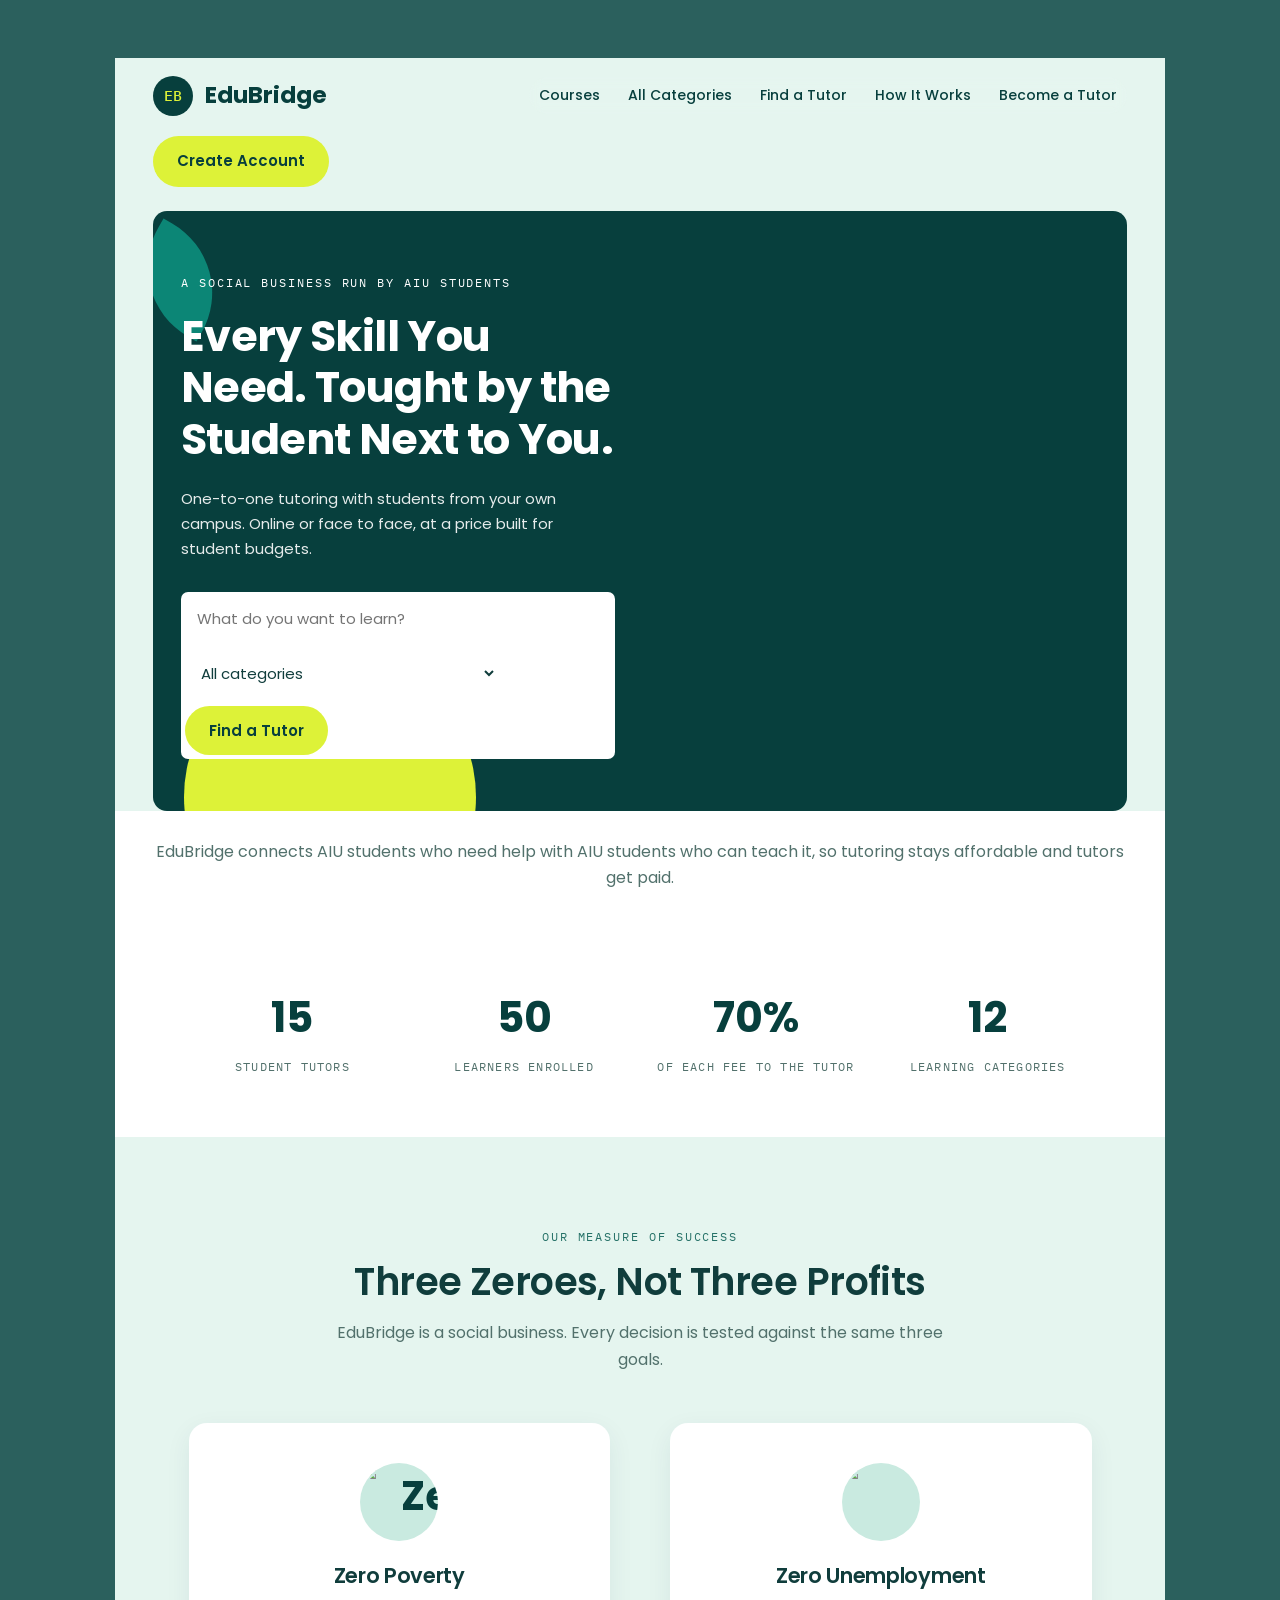
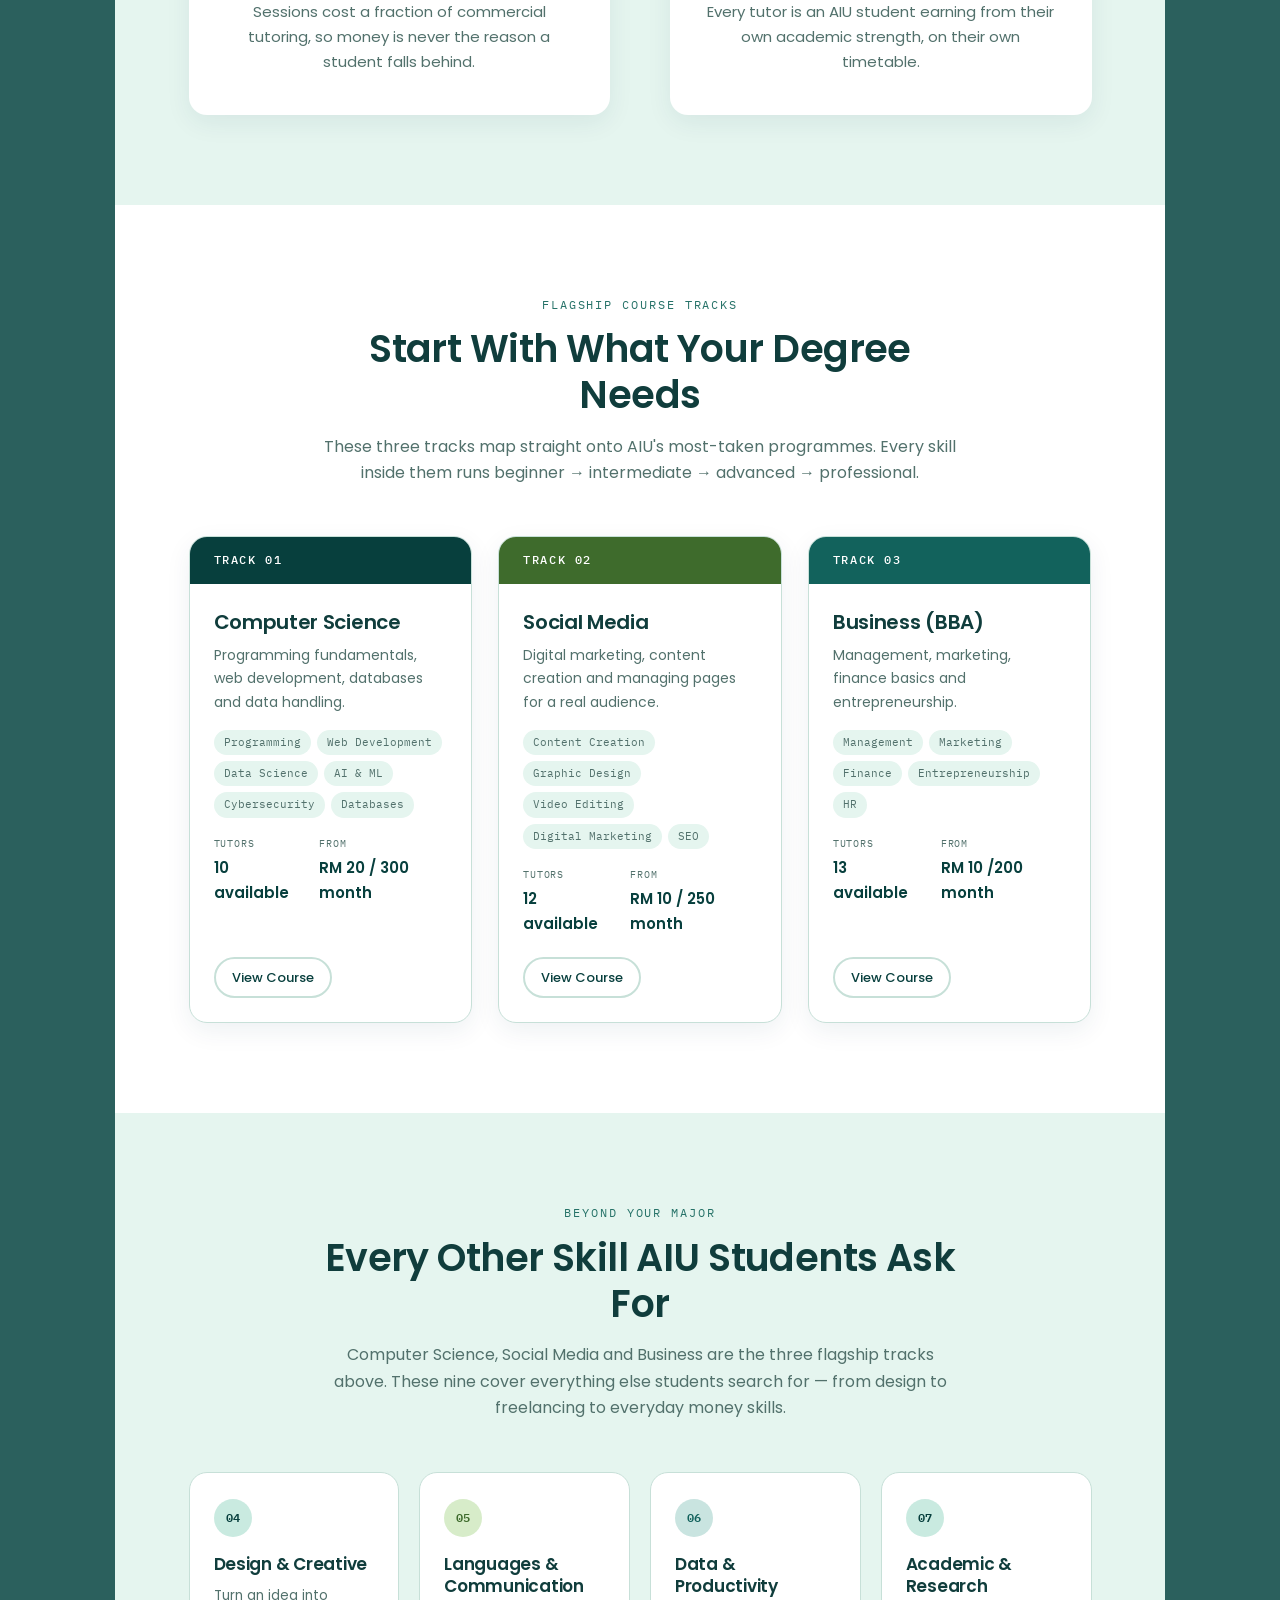
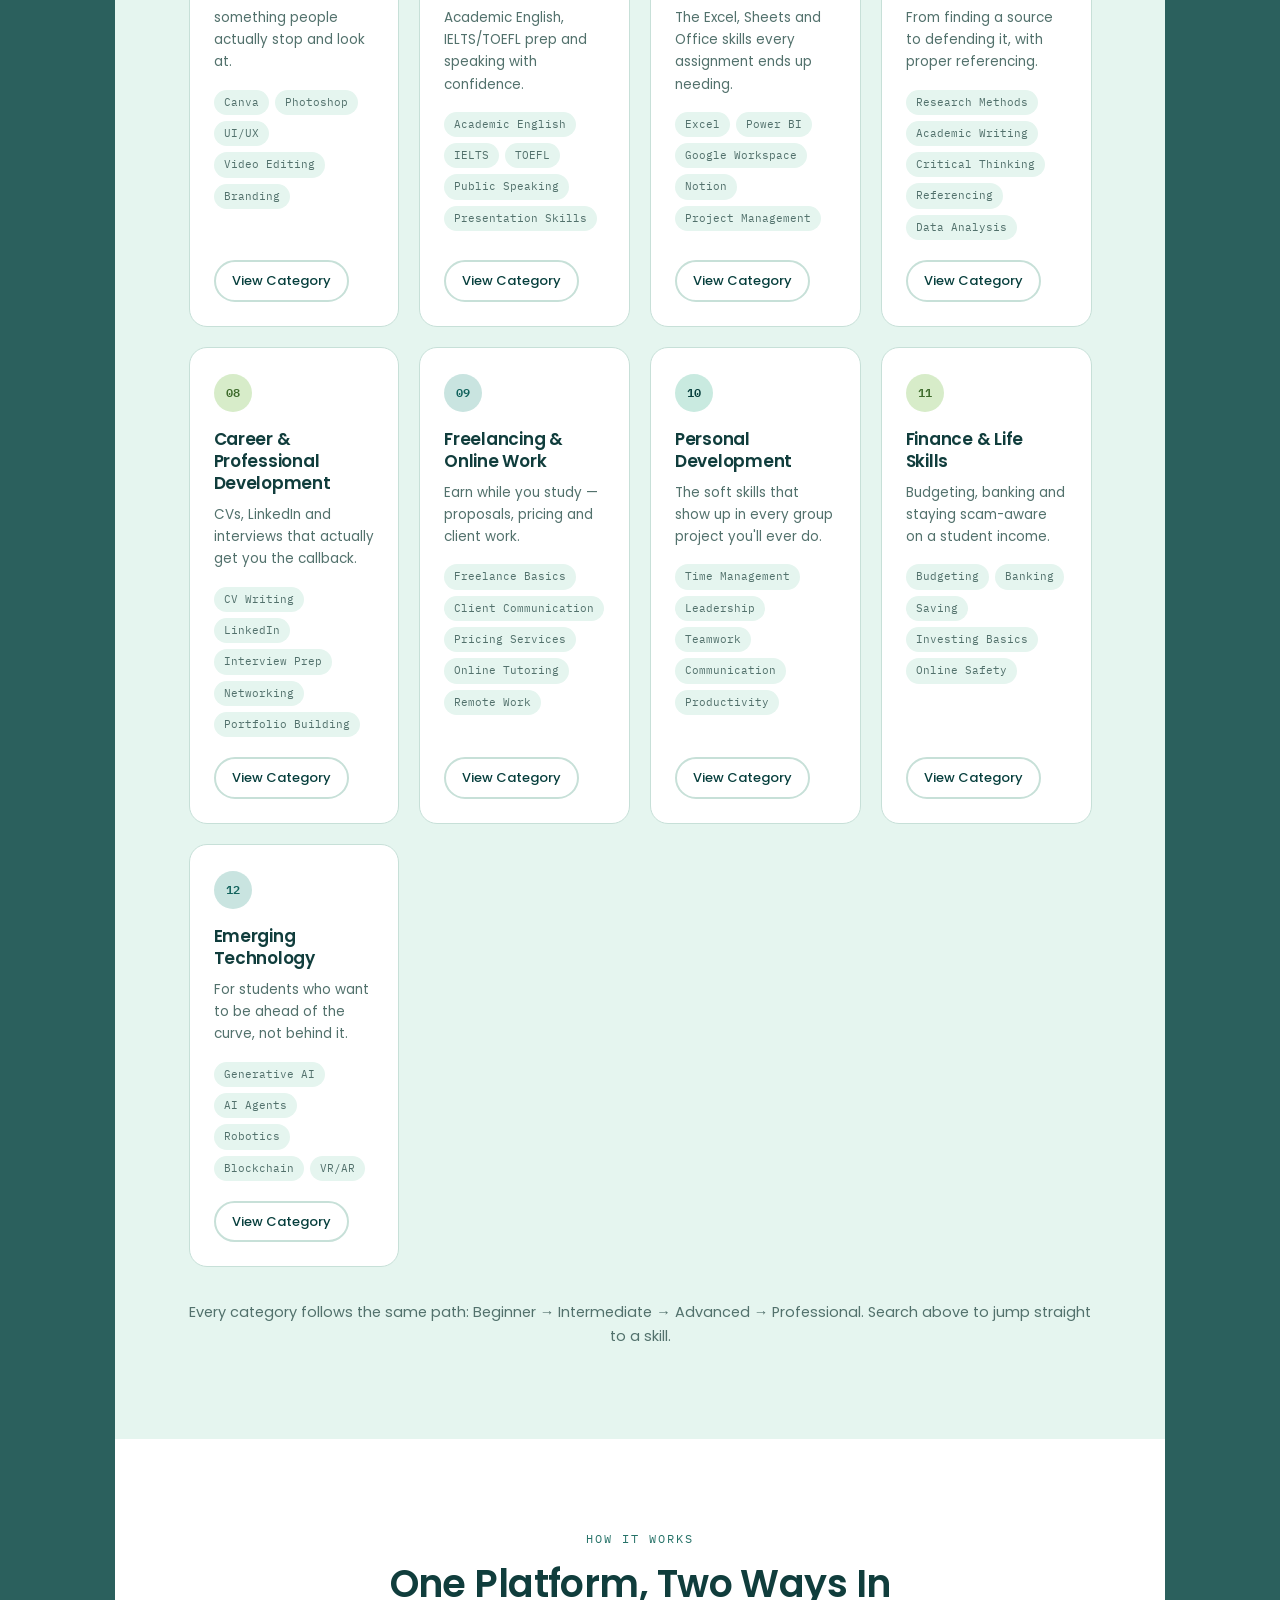
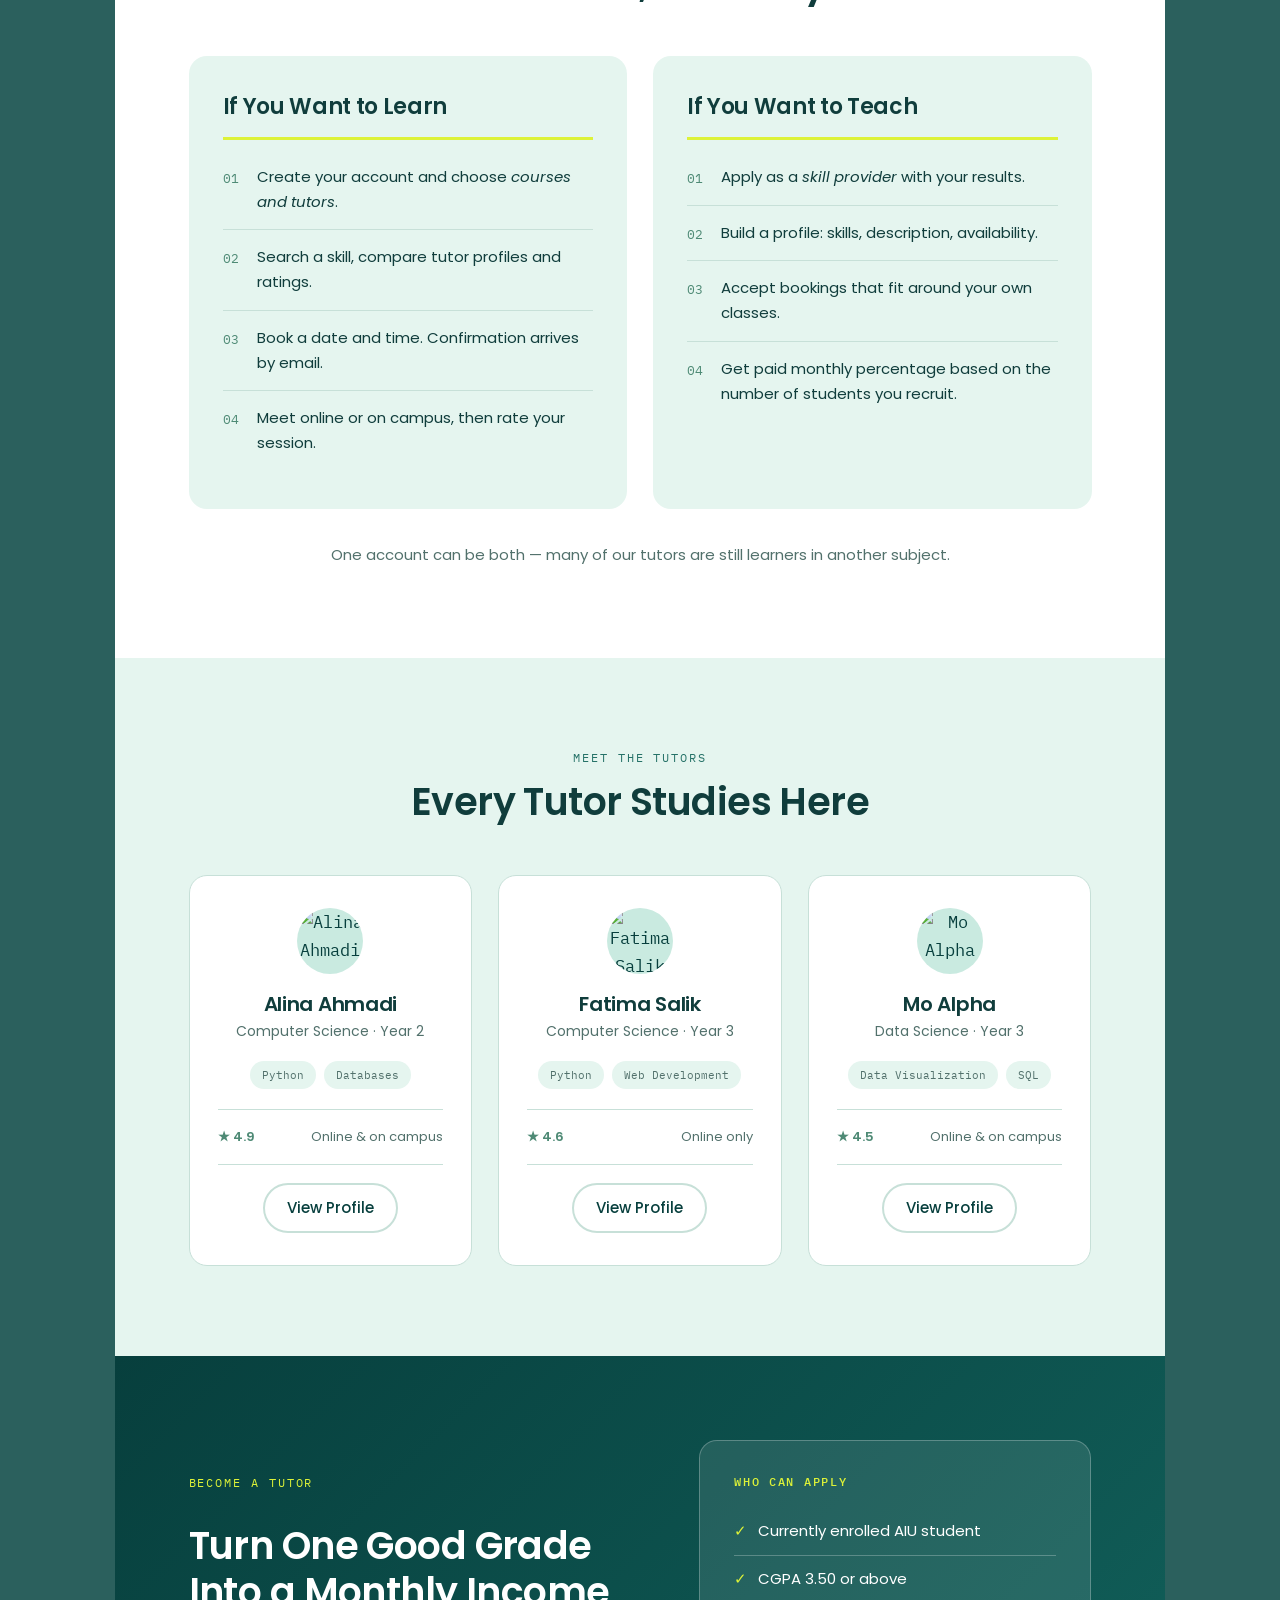
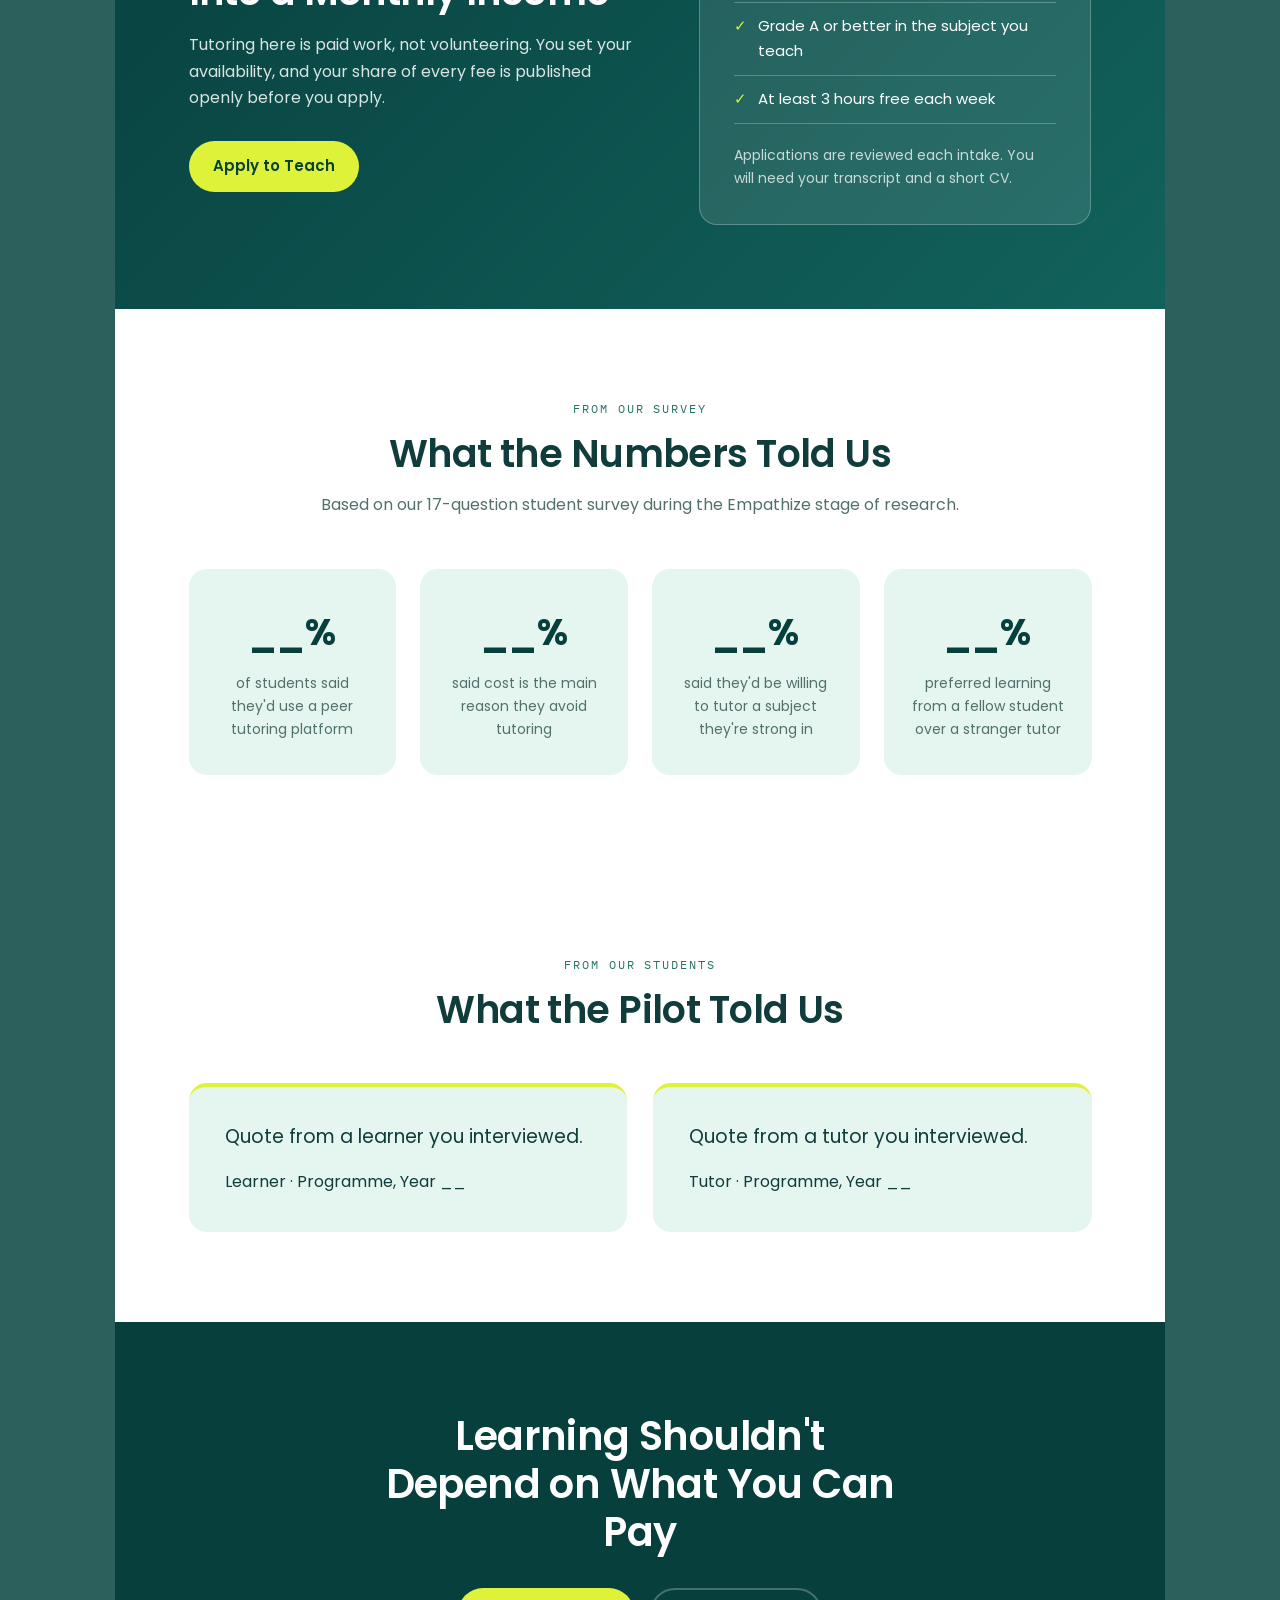
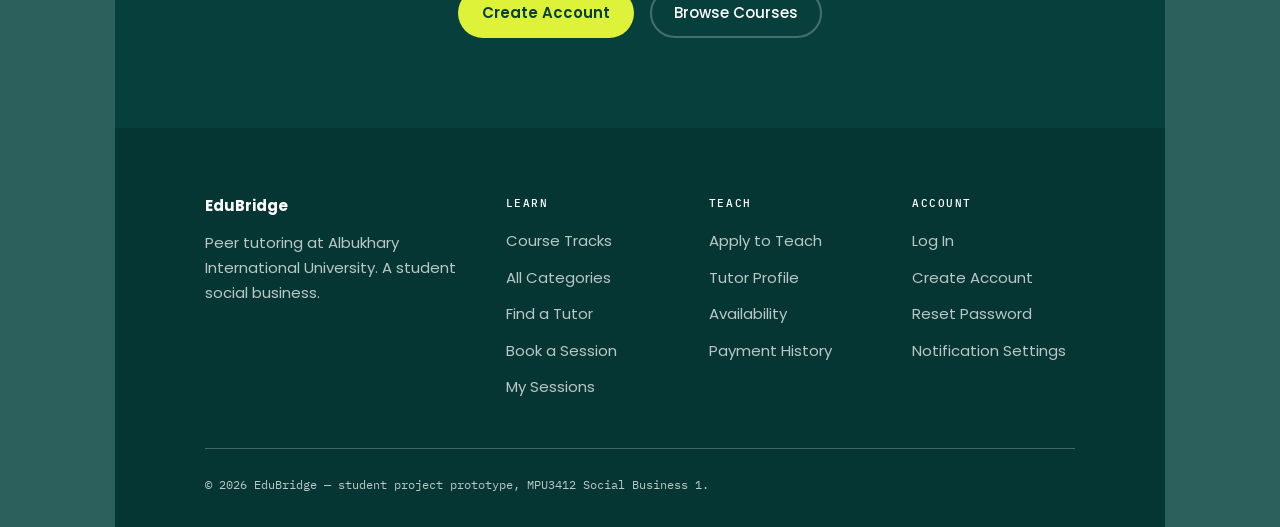
==== index.html @ e5bcabfb "Add files via upload website" ====
<!DOCTYPE html>
<html lang="en">

<head>
    <meta charset="UTF-8">
    <meta name="viewport" content="width=device-width, initial-scale=1.0">

    <title>EduBridge, Peer tutoring, run by students, priced for students</title>

    <link rel="preconnect" href="https://fonts.googleapis.com">
    <link rel="preconnect" href="https://fonts.gstatic.com" crossorigin>
    <link href="https://fonts.googleapis.com/css2?family=Poppins:wght@400;500;600;700&family=IBM+Plex+Mono:wght@400;500&display=swap" rel="stylesheet">

    <link rel="stylesheet" href="style.css">
</head>

<body>

    <!-- =========== HERO (photo background + floating nav) =========== -->
    <div class="hero-wrap">

        <header class="site-header">

            <a class="wordmark" href="#">
                <span class="mark">EB</span>
                EduBridge
            </a>

            <nav class="main-nav">
                <a href="pages/courses.html">Courses</a>
                <a href="#categories">All Categories</a>
                <a href="#tutors">Find a Tutor</a>
                <a href="#how">How It Works</a>
                <a href="#teach">Become a Tutor</a>
            </nav>

            <a class="btn btn-accent" href="pages/signup.html">Create Account</a>

        </header>

        <section class="hero">
            <div class="hero-inner">

                <p class="hero-eyebrow">A social business run by AIU students</p>

                <h1>
                    Every Skill You Need.
                    Tought by the Student Next to You.
                </h1>

                <p class="hero-lead">
                    One-to-one tutoring with students from your own campus.
                    Online or face to face, at a price built for student budgets.
                </p>

                <!-- Skill search = Feature 4 (search &amp; filter) -->
                <div class="search-bar">
                    <label class="visually-hidden" for="skill">Skill or subject</label>
                    <input id="skill" type="text" placeholder="What do you want to learn?">

                    <label class="visually-hidden" for="category">Category</label>
                    <select id="category">
                        <option>All categories</option>
                        <option>Computer Science</option>
                        <option>Social Media</option>
                        <option>Business (BBA)</option>
                        <option>Design &amp; Creative</option>
                        <option>Languages &amp; Communication</option>
                        <option>Data &amp; Productivity</option>
                        <option>Academic &amp; Research</option>
                        <option>Career &amp; Professional Development</option>
                        <option>Freelancing &amp; Online Work</option>
                        <option>Personal Development</option>
                        <option>Finance &amp; Life Skills</option>
                        <option>Emerging Technology</option>
                    </select>

                    <button class="btn btn-accent" type="button">Find a Tutor</button>
                </div>

            </div>

            <div class="hero-visual">
                <div class="student-photo"></div>
            </div>

        </section>

        <!-- white bar under the photo, like the reference layout -->
        <p class="hero-strip">
            EduBridge connects AIU students who need help with AIU students who
            can teach it, so tutoring stays affordable and tutors get paid.
        </p>

    </div>


    <main>

        <!-- =========== STATS BAND =========== -->
        <!-- REPLACE every number with your own survey / pilot data.
             Cite the source in APA on the poster. -->
        <section class="stats">
            <div><strong>15</strong><span>Student Tutors</span></div>
            <div><strong>50</strong><span>Learners Enrolled</span></div>
            <div><strong>70%</strong><span>Of Each Fee to the Tutor</span></div>
            <div><strong>12</strong><span>Learning Categories</span></div>
        </section>


        <!-- =========== THE THREE ZEROES =========== -->
        <section class="zeroes">

            <div class="section-head centered">
                <p class="eyebrow">Our Measure of Success</p>
                <h2>Three Zeroes, Not Three Profits</h2>
                <p class="section-sub">
                    EduBridge is a social business. Every decision is tested
                    against the same three goals.
                </p>
            </div>

            <div class="zero-grid">

                <article class="zero-card">
                    <span class="zero-mark"><img src="images/zero-poverty-photo.jpeg" alt="Zero Poverty"></span>
                    <h3>Zero Poverty</h3>
                    <p>
                        Sessions cost a fraction of commercial tutoring, so
                        money is never the reason a student falls behind.
                    </p>
                </article>

                <article class="zero-card">
                    <span class="zero-mark"><img src="images/zero-unemployment-photo.jpeg" alt="Zero Unemployment"></span>
                    <h3>Zero Unemployment</h3>
                    <p>
                        Every tutor is an AIU student earning from their own
                        academic strength, on their own timetable.
                    </p>
                </article>



            </div>

        </section>


        <!-- =========== FLAGSHIP COURSE TRACKS =========== -->
        <section class="courses" id="courses">

            <div class="section-head centered">
                <p class="eyebrow">Flagship Course Tracks</p>
                <h2>Start With What Your Degree Needs</h2>
                <p class="section-sub">
                    These three tracks map straight onto AIU's most-taken
                    programmes. Every skill inside them runs beginner →
                    intermediate → advanced → professional.
                </p>
            </div>

            <div class="course-grid">

                <article class="course-card">
                    <div class="course-top">Track 01</div>
                    <div class="course-body">
                        <h3>Computer Science</h3>
                        <p>
                            Programming fundamentals, web development,
                            databases and data handling.
                        </p>
                        <ul class="course-tags">
                            <li>Programming</li>
                            <li>Web Development</li>
                            <li>Data Science</li>
                            <li>AI &amp; ML</li>
                            <li>Cybersecurity</li>
                            <li>Databases</li>
                        </ul>
                        <dl class="card-meta">
                            <div><dt>Tutors</dt><dd> 10 available</dd></div>
                            <div><dt>From</dt><dd>RM 20 / 300 month</dd></div>
                        </dl>
                        <a class="btn btn-outline" href="pages/course-details.html">
    View Course
</a>
                    </div>
                </article>

                <article class="course-card">
                    <div class="course-top alt">Track 02</div>
                    <div class="course-body">
                        <h3>Social Media</h3>
                        <p>
                            Digital marketing, content creation and managing
                            pages for a real audience.
                        </p>
                        <ul class="course-tags">
                            <li>Content Creation</li>
                            <li>Graphic Design</li>
                            <li>Video Editing</li>
                            <li>Digital Marketing</li>
                            <li>SEO</li>
                        </ul>
                        <dl class="card-meta">
                            <div><dt>Tutors</dt><dd> 12 available</dd></div>
                            <div><dt>From</dt><dd>RM 10 / 250 month</dd></div>
                        </dl>
                        <a class="btn btn-outline" href="#">View Course</a>
                    </div>
                </article>

                <article class="course-card">
                    <div class="course-top alt2">Track 03</div>
                    <div class="course-body">
                        <h3>Business (BBA)</h3>
                        <p>
                            Management, marketing, finance basics and
                            entrepreneurship.
                        </p>
                        <ul class="course-tags">
                            <li>Management</li>
                            <li>Marketing</li>
                            <li>Finance</li>
                            <li>Entrepreneurship</li>
                            <li>HR</li>
                        </ul>
                        <dl class="card-meta">
                            <div><dt>Tutors</dt><dd> 13 available</dd></div>
                            <div><dt>From</dt><dd>RM 10 /200 month</dd></div>
                        </dl>
                        <a class="btn btn-outline" href="#">View Course</a>
                    </div>
                </article>

            </div>

        </section>


        <!-- =========== ALL LEARNING CATEGORIES (the other 9) =========== -->
        <section class="categories" id="categories">

            <div class="section-head centered">
                <p class="eyebrow">Beyond Your Major</p>
                <h2>Every Other Skill AIU Students Ask For</h2>
                <p class="section-sub">
                    Computer Science, Social Media and Business are the three
                    flagship tracks above. These nine cover everything else
                    students search for — from design to freelancing to
                    everyday money skills.
                </p>
            </div>

            <div class="category-grid">

                <article class="category-card">
                    <span class="cat-num">04</span>
                    <h3>Design &amp; Creative</h3>
                    <p>Turn an idea into something people actually stop and look at.</p>
                    <ul class="cat-tags">
                        <li>Canva</li>
                        <li>Photoshop</li>
                        <li>UI/UX</li>
                        <li>Video Editing</li>
                        <li>Branding</li>
                    </ul>
                    <a class="btn btn-outline" href="#">View Category</a>
                </article>

                <article class="category-card">
                    <span class="cat-num">05</span>
                    <h3>Languages &amp; Communication</h3>
                    <p>Academic English, IELTS/TOEFL prep and speaking with confidence.</p>
                    <ul class="cat-tags">
                        <li>Academic English</li>
                        <li>IELTS</li>
                        <li>TOEFL</li>
                        <li>Public Speaking</li>
                        <li>Presentation Skills</li>
                    </ul>
                    <a class="btn btn-outline" href="#">View Category</a>
                </article>

                <article class="category-card">
                    <span class="cat-num">06</span>
                    <h3>Data &amp; Productivity</h3>
                    <p>The Excel, Sheets and Office skills every assignment ends up needing.</p>
                    <ul class="cat-tags">
                        <li>Excel</li>
                        <li>Power BI</li>
                        <li>Google Workspace</li>
                        <li>Notion</li>
                        <li>Project Management</li>
                    </ul>
                    <a class="btn btn-outline" href="#">View Category</a>
                </article>

                <article class="category-card">
                    <span class="cat-num">07</span>
                    <h3>Academic &amp; Research</h3>
                    <p>From finding a source to defending it, with proper referencing.</p>
                    <ul class="cat-tags">
                        <li>Research Methods</li>
                        <li>Academic Writing</li>
                        <li>Critical Thinking</li>
                        <li>Referencing</li>
                        <li>Data Analysis</li>
                    </ul>
                    <a class="btn btn-outline" href="#">View Category</a>
                </article>

                <article class="category-card">
                    <span class="cat-num">08</span>
                    <h3>Career &amp; Professional Development</h3>
                    <p>CVs, LinkedIn and interviews that actually get you the callback.</p>
                    <ul class="cat-tags">
                        <li>CV Writing</li>
                        <li>LinkedIn</li>
                        <li>Interview Prep</li>
                        <li>Networking</li>
                        <li>Portfolio Building</li>
                    </ul>
                    <a class="btn btn-outline" href="#">View Category</a>
                </article>

                <article class="category-card">
                    <span class="cat-num">09</span>
                    <h3>Freelancing &amp; Online Work</h3>
                    <p>Earn while you study — proposals, pricing and client work.</p>
                    <ul class="cat-tags">
                        <li>Freelance Basics</li>
                        <li>Client Communication</li>
                        <li>Pricing Services</li>
                        <li>Online Tutoring</li>
                        <li>Remote Work</li>
                    </ul>
                    <a class="btn btn-outline" href="#">View Category</a>
                </article>

                <article class="category-card">
                    <span class="cat-num">10</span>
                    <h3>Personal Development</h3>
                    <p>The soft skills that show up in every group project you'll ever do.</p>
                    <ul class="cat-tags">
                        <li>Time Management</li>
                        <li>Leadership</li>
                        <li>Teamwork</li>
                        <li>Communication</li>
                        <li>Productivity</li>
                    </ul>
                    <a class="btn btn-outline" href="#">View Category</a>
                </article>

                <article class="category-card">
                    <span class="cat-num">11</span>
                    <h3>Finance &amp; Life Skills</h3>
                    <p>Budgeting, banking and staying scam-aware on a student income.</p>
                    <ul class="cat-tags">
                        <li>Budgeting</li>
                        <li>Banking</li>
                        <li>Saving</li>
                        <li>Investing Basics</li>
                        <li>Online Safety</li>
                    </ul>
                    <a class="btn btn-outline" href="#">View Category</a>
                </article>

                <article class="category-card">
                    <span class="cat-num">12</span>
                    <h3>Emerging Technology</h3>
                    <p>For students who want to be ahead of the curve, not behind it.</p>
                    <ul class="cat-tags">
                        <li>Generative AI</li>
                        <li>AI Agents</li>
                        <li>Robotics</li>
                        <li>Blockchain</li>
                        <li>VR/AR</li>
                    </ul>
                    <a class="btn btn-outline" href="#">View Category</a>
                </article>

            </div>

            <p class="categories-note">
                Every category follows the same path: Beginner → Intermediate →
                Advanced → Professional. Search above to jump straight to a skill.
            </p>

        </section>


        <!-- =========== HOW IT WORKS =========== -->
        <section class="how" id="how">

            <div class="section-head centered">
                <p class="eyebrow">How It Works</p>
                <h2>One Platform, Two Ways In</h2>
            </div>

            <div class="track-grid">

                <div class="track">
                    <h3 class="track-title">If You Want to Learn</h3>
                    <ol class="steps">
                        <li><span class="step-num">01</span>
                            <p>Create your account and choose <em>courses and tutors</em>.</p></li>
                        <li><span class="step-num">02</span>
                            <p>Search a skill, compare tutor profiles and ratings.</p></li>
                        <li><span class="step-num">03</span>
                            <p>Book a date and time. Confirmation arrives by email.</p></li>
                        <li><span class="step-num">04</span>
                            <p>Meet online or on campus, then rate your session.</p></li>
                    </ol>
                </div>

                <div class="track">
                    <h3 class="track-title">If You Want to Teach</h3>
                    <ol class="steps">
                        <li><span class="step-num">01</span>
                            <p>Apply as a <em>skill provider</em> with your results.</p></li>
                        <li><span class="step-num">02</span>
                            <p>Build a profile: skills, description, availability.</p></li>
                        <li><span class="step-num">03</span>
                            <p>Accept bookings that fit around your own classes.</p></li>
                        <li><span class="step-num">04</span>
                            <p>Get paid monthly percentage based on the number of students you recruit.</p></li>
                    </ol>
                </div>

            </div>

            <p class="how-note">
                One account can be both — many of our tutors are still
                learners in another subject.
            </p>

        </section>


        <!-- =========== TUTORS =========== -->
        <section class="tutors" id="tutors">

            <div class="section-head centered">
                <p class="eyebrow">Meet the Tutors</p>
                <h2>Every Tutor Studies Here</h2>
            </div>

            <!-- REPLACE with real tutors from your pilot, with their permission. -->
            <div class="tutor-grid">

                <article class="tutor-card">
                    <div class="avatar"><img src="images/Alina-photo.jpeg" alt="Alina Ahmadi"></div>
                    <h3>Alina Ahmadi</h3>
                    <p class="tutor-degree">Computer Science · Year 2</p>
                    <ul class="tags"><li>Python</li><li>Databases</li></ul>
                    <p class="tutor-foot">
                        <span class="rating">★ 4.9</span>
                        <span>Online &amp; on campus</span>
                    </p>
                    <a class="btn btn-outline" href="pages/tutor-alina.html">View Profile</a>
                </article>

                <article class="tutor-card">
                    <div class="avatar"><img src="images/Fatima-photo.jpeg" alt="Fatima Salik"></div>
                    <h3>Fatima Salik</h3>
                    <p class="tutor-degree">Computer Science · Year 3</p>
                    <ul class="tags"><li>Python</li><li>Web Development</li></ul>
                    <p class="tutor-foot">
                        <span class="rating">★ 4.6</span>
                        <span>Online only</span>
                    </p>
                    <a class="btn btn-outline" href="pages/tutor-fatima.html">View Profile</a>
                </article>

                <article class="tutor-card">
                    <div class="avatar"><img src="images/Alpha-photo.jpeg" alt="Mo Alpha"></div>
                    <h3>Mo Alpha</h3>
                    <p class="tutor-degree">Data Science · Year 3</p>
                    <ul class="tags"><li>Data Visualization</li><li>SQL</li></ul>
                    <p class="tutor-foot">
                        <span class="rating">★ 4.5</span>
                        <span>Online &amp; on campus</span>
                    </p>
                    <a class="btn btn-outline" href="pages/tutor-alpha.html">View Profile</a>
                </article>

            </div>

        </section>


        <!-- =========== BECOME A TUTOR =========== -->
        <section class="teach" id="teach">

            <div class="teach-text">
                <p class="eyebrow light">Become a Tutor</p>
                <h2>Turn One Good Grade Into a Monthly Income</h2>
                <p>
                    Tutoring here is paid work, not volunteering. You set your
                    availability, and your share of every fee is published
                    openly before you apply.
                </p>
                <a class="btn btn-accent" href="pages/become-tutor.html">Apply to Teach</a>
            </div>

            <div class="criteria">
                <h3>Who Can Apply</h3>
                <ul>
                    <li>Currently enrolled AIU student</li>
                    <li>CGPA 3.50 or above</li>
                    <li>Grade A or better in the subject you teach</li>
                    <li>At least 3 hours free each week</li>
                </ul>
                <p class="criteria-note">
                    Applications are reviewed each intake. You will need your
                    transcript and a short CV.
                </p>
            </div>

        </section>


        <!-- =========== STUDENT VOICES =========== -->
         <!-- =========== SURVEY RESULTS =========== -->
<!-- REPLACE each __% with your real 17-question survey results. -->
<section class="survey" id="survey">

    <div class="section-head centered">
        <p class="eyebrow">From Our Survey</p>
        <h2>What the Numbers Told Us</h2>
        <p class="section-sub">
            Based on our 17-question student survey during the
            Empathize stage of research.
        </p>
    </div>

    <div class="survey-grid">

        <div class="survey-stat">
            <strong>__%</strong>
            <p>of students said they'd use a peer tutoring platform</p>
        </div>

        <div class="survey-stat">
            <strong>__%</strong>
            <p>said cost is the main reason they avoid tutoring</p>
        </div>

        <div class="survey-stat">
            <strong>__%</strong>
            <p>said they'd be willing to tutor a subject they're strong in</p>
        </div>

        <div class="survey-stat">
            <strong>__%</strong>
            <p>preferred learning from a fellow student over a stranger tutor</p>
        </div>

    </div>

</section>
        <section class="voices">

            <div class="section-head centered">
                <p class="eyebrow">From Our Students</p>
                <h2>What the Pilot Told Us</h2>
            </div>

            <!-- REPLACE with real quotes from your empathy interviews. -->
            <div class="quote-grid">

                <blockquote>
                    <p>Quote from a learner you interviewed.</p>
                    Learner · Programme, Year __
                </blockquote>

                <blockquote>
                    <p>Quote from a tutor you interviewed.</p>
                    Tutor · Programme, Year __
                </blockquote>

            </div>

        </section>


        <!-- =========== CLOSING =========== -->
        <section class="closing">
            <h2>Learning Shouldn't Depend on What You Can Pay</h2>
            <div class="closing-actions">
                <a class="btn btn-accent" href="#">Create Account</a>
                <a class="btn btn-ghost" href="#courses">Browse Courses</a>
            </div>
        </section>

    </main>


    <!-- =========== FOOTER =========== -->
    <footer class="site-footer">

        <div class="footer-grid">

            <div class="footer-brand">
                <p class="wordmark-foot">EduBridge</p>
                <p>Peer tutoring at Albukhary International University.
                   A student social business.</p>
            </div>

            <div>
                <h4>Learn</h4>
                <ul>
                    <li><a href="#courses">Course Tracks</a></li>
                    <li><a href="#categories">All Categories</a></li>
                    <li><a href="#tutors">Find a Tutor</a></li>
                    <li><a href="#">Book a Session</a></li>
                    <li><a href="#">My Sessions</a></li>
                </ul>
            </div>

            <div>
                <h4>Teach</h4>
                <ul>
                    <li><a href="#teach">Apply to Teach</a></li>
                    <li><a href="#">Tutor Profile</a></li>
                    <li><a href="#">Availability</a></li>
                    <li><a href="#">Payment History</a></li>
                </ul>
            </div>

            <div>
                <h4>Account</h4>
                <ul>
                    <li><a href="pages/login.html">Log In</a></li>
                    <li><a href="pages/signup.html">Create Account</a></li>
                    <li><a href="pages/forgot-password.html">Reset Password</a></li>
                    <li><a href="pages/settings.html">Notification Settings</a></li>
                </ul>
            </div>

        </div>

        <p class="footer-note">
            ©️ 2026 EduBridge — student project prototype, MPU3412 Social Business 1.
        </p>

    </footer>

    <script src="script.js"></script>

</body>

</html>
---- style.css ----
/* =========================================================
   EduBridge — style.css
   Editorial learning-platform redesign.
   Palette: forest teal + fresh mint + citrus accent.
   Type:    Poppins (headings & body) / IBM Plex Mono (labels)
   ========================================================= */

:root {
    --navy:       #073F3D;
    --navy-soft:  #12625C;
    --sky:        #E5F5EF;
    --sky-deep:   #C9EAE0;
    --amber:      #DDF238;
    --amber-d:    #4E8A75;
    --text:       #103D3C;
    --muted:      #52716C;
    --white:      #FFFFFF;
    --line:       #C7E0D8;
    --line-light: rgba(255, 255, 255, 0.25);

    --sans: "Poppins", -apple-system, "Segoe UI", sans-serif;
    --mono: "IBM Plex Mono", ui-monospace, "Courier New", monospace;

    --pad: 7%;
    --radius: 18px;
    --pill: 999px;
}

* {
    margin: 0;
    padding: 0;
    box-sizing: border-box;
}

html { scroll-behavior: smooth; }

body {
    font-family: var(--sans);
    background: #2B605D;
    color: var(--text);
    font-size: 16px;
    line-height: 1.65;
    -webkit-font-smoothing: antialiased;
}

h1, h2, h3 {
    font-weight: 600;
    line-height: 1.2;
    letter-spacing: -0.015em;
}

.visually-hidden {
    position: absolute;
    width: 1px; height: 1px;
    overflow: hidden;
    clip: rect(0 0 0 0);
    white-space: nowrap;
}

a:focus-visible,
button:focus-visible,
input:focus-visible,
select:focus-visible {
    outline: 3px solid var(--amber);
    outline-offset: 3px;
}


/* ---------- shared ---------- */

.eyebrow {
    font-family: var(--mono);
    font-size: 12px;
    letter-spacing: 0.16em;
    text-transform: uppercase;
    color: #267268;
    margin-bottom: 12px;
}

.eyebrow.light { color: var(--amber); }

.section-head { margin-bottom: 50px; }

.section-head.centered {
    text-align: center;
    max-width: 640px;
    margin-left: auto;
    margin-right: auto;
}

.section-head h2 { font-size: 38px; }

.section-sub {
    color: var(--muted);
    margin-top: 16px;
}

.btn {
    display: inline-block;
    font-family: var(--sans);
    font-size: 15px;
    font-weight: 500;
    padding: 11px 22px;
    border: 2px solid transparent;
    border-radius: var(--pill);
    text-decoration: none;
    cursor: pointer;
    transition: background 0.2s ease, color 0.2s ease,
                border-color 0.2s ease, transform 0.2s ease;
}

.btn-accent {
    background: var(--amber);
    color: var(--navy);
    font-weight: 600;
}

.btn-accent:hover {
    background: var(--amber-d);
    transform: translateY(-2px);
}

.btn-outline {
    background: transparent;
    color: var(--navy);
    border-color: var(--line);
}

.btn-outline:hover {
    background: var(--navy);
    border-color: var(--navy);
    color: var(--white);
}

.btn-ghost {
    background: transparent;
    color: var(--white);
    border-color: var(--line-light);
}

.btn-ghost:hover { border-color: var(--white); }


/* ---------- hero ---------- */

.hero-wrap {
    position: relative;
    max-width: 1050px;
    margin: 58px auto 0;
    padding: 0 38px;
    background: #E5F5EF;
}

main,
.site-footer {
    max-width: 1050px;
    margin-left: auto;
    margin-right: auto;
}

.site-header {
    position: relative;
    top: auto; left: auto; right: auto;
    z-index: 5;
    display: flex;
    align-items: center;
    justify-content: space-between;
    gap: 20px;
    flex-wrap: wrap;
    padding: 18px 0 24px;
}

.wordmark {
    display: flex;
    align-items: center;
    gap: 12px;
    font-size: 23px;
    font-weight: 700;
    color: var(--navy);
    text-decoration: none;
}

.wordmark .mark {
    display: grid;
    place-items: center;
    width: 40px; height: 40px;
    border-radius: 50%;
    background: var(--navy);
    color: var(--amber);
    font-family: var(--mono);
    font-size: 15px;
    font-weight: 500;
}

.main-nav {
    display: flex;
    gap: 8px;
    padding: 0;
    background: transparent;
    border: 0;
    border-radius: var(--pill);
    backdrop-filter: blur(6px);
}

.main-nav a {
    padding: 7px 10px;
    border-radius: var(--pill);
    font-size: 14px;
    font-weight: 500;
    color: var(--navy);
    text-decoration: none;
    transition: background 0.2s ease, color 0.2s ease;
}

.main-nav a:hover {
    background: var(--sky-deep);
    color: var(--navy);
}

/* Hero is now a flex row: text block on the left, portrait on the right. */
.hero {
    position: relative;
    overflow: hidden;
    background: var(--navy);
    color: var(--white);
    text-align: left;
    min-height: 470px;
    display: flex;
    align-items: flex-end;
    justify-content: space-between;
    gap: 24px;
    padding: 58px 28px 0;
    border-radius: 14px;
}

.hero::before,
.hero::after { content: ""; position: absolute; pointer-events: none; }
.hero::before { width: 292px; height: 292px; left: 31px; bottom: -132px; background: var(--amber); border-radius: 50%; }
.hero::after { width: 90px; height: 90px; left: -18px; top: 24px; background: #0C8676; border-radius: 0 80px 0 80px; transform: rotate(30deg); }

.hero-inner {
    position: relative;
    z-index: 1;
    flex: 1 1 460px;
    max-width: 540px;
    padding-bottom: 52px;
}

.hero-eyebrow {
    display: inline-block;
    font-family: var(--mono);
    font-size: 12px;
    letter-spacing: 0.16em;
    text-transform: uppercase;
    color: var(--white);
    padding: 0;
    margin-bottom: 18px;
    border: none;
    border-radius: 0;
    background: transparent;
}

.hero h1 {
    font-size: 43px;
    font-weight: 700;
    margin-bottom: 22px;
}

.hero-lead {
    font-size: 15px;
    color: rgba(255, 255, 255, 0.9);
    max-width: 56ch;
    margin: 0 0 30px;
}

/* The right-hand editorial portrait sits over the citrus circle, like the
   reference. Swap this source for your own licensed student photo later. */
.hero-visual {
    position: relative;
    z-index: 2;
    flex: 0 0 460px;
    width: 460px;
    height: 460px;
    align-self: flex-end;
    margin-bottom: 40px;
    pointer-events: none;
}

.student-photo {
    position: absolute;
    z-index: 10;
    inset: 20px;

    background-image: url("./images/my-photo.jpeg");
    background-size: contain;
    background-position: bottom center;
    background-repeat: no-repeat;

    clip-path: none;
    filter: none;

}
.student-photo::after {
    content: "";
    position: absolute;
    left: 12%; right: 12%; bottom: 0;
    height: 32%;
    background: linear-gradient(transparent, rgba(7, 63, 61, 0.14));
}

.search-bar {
    display: flex;
    gap: 10px;
    flex-wrap: wrap;
    justify-content: flex-start;
    max-width: 510px;
    margin: 0;
    padding: 4px;
    background: var(--white);
    border: 0;
    border-radius: 7px;
}

.search-bar input,
.search-bar select {
    font-family: var(--sans);
    font-size: 15px;
    padding: 11px 12px;
    border: none;
    border-radius: var(--pill);
    background: var(--white);
    color: var(--text);
}

.search-bar input  { flex: 1 1 250px; }
.search-bar select { flex: 0 1 190px; }

.hero-strip {
    max-width: none;
    margin: 0 -38px;
    position: relative;
    z-index: 4;
    background: var(--white);
    border-radius: 0;
    box-shadow: none;
    padding: 28px 40px;
    text-align: center;
    color: var(--muted);
}


/* ---------- stats ---------- */

.stats {
    display: grid;
    grid-template-columns: repeat(4, 1fr);
    gap: 24px;
    padding: 64px var(--pad) 58px;
    background: var(--white);
    text-align: center;
}

.stats strong {
    display: block;
    font-size: 42px;
    font-weight: 700;
    color: var(--navy);
}

.stats span {
    font-family: var(--mono);
    font-size: 12px;
    letter-spacing: 0.1em;
    text-transform: uppercase;
    color: var(--muted);
}


/* ---------- three zeroes ---------- */

.zeroes {
    background: var(--sky);
    padding: 90px var(--pad);
}

.zero-grid {
    display: grid;
    grid-template-columns: repeat(2, 1fr);
    gap: 60px;
}

.zero-card {
    background: var(--white);
    border-radius: var(--radius);
    padding: 40px 34px;
    text-align: center;
    box-shadow: 0 8px 26px rgba(15, 50, 83, 0.07);
}

.zero-mark {
    display: grid;
    place-items: center;
    width: 78px; height: 78px;
    margin: 0 auto 22px;
    border-radius: 50%;
    background: var(--sky-deep);
    color: var(--navy);
    font-size: 40px;
    font-weight: 700;
    overflow: hidden;
}

.zero-mark img {
    width: 100%;
    height: 100%;
    object-fit: cover;
}

.zero-card h3 {
    font-size: 21px;
    margin-bottom: 12px;
}

.zero-card p {
    color: var(--muted);
    font-size: 15px;
}


/* ---------- courses / learning tracks (flagship 3) ---------- */

.courses { padding: 90px var(--pad); background: var(--white); }

.course-grid {
    display: grid;
    grid-template-columns: repeat(3, 1fr);
    gap: 26px;
}

.course-card {
    display: flex;
    flex-direction: column;
    background: var(--white);
    border: 1px solid var(--line);
    border-radius: var(--radius);
    overflow: hidden;
    box-shadow: 0 8px 26px rgba(15, 50, 83, 0.07);
    transition: transform 0.2s ease, box-shadow 0.2s ease;
}

.course-card:hover {
    transform: translateY(-4px);
    box-shadow: 0 14px 32px rgba(15, 50, 83, 0.1);
}

.course-top {
    font-family: var(--mono);
    font-size: 11.5px;
    font-weight: 500;
    letter-spacing: 0.14em;
    text-transform: uppercase;
    color: var(--white);
    background: var(--navy);
    padding: 14px 24px;
}

.course-top.alt  { background: #3E6B2C; }
.course-top.alt2 { background: var(--navy-soft); }

.course-body {
    flex: 1;
    display: flex;
    flex-direction: column;
    padding: 26px 24px 24px;
}

.course-body h3 {
    font-size: 20px;
    margin-bottom: 10px;
}

.course-body > p {
    color: var(--muted);
    font-size: 14px;
    margin-bottom: 16px;
}

.course-tags {
    display: flex;
    flex-wrap: wrap;
    gap: 6px;
    list-style: none;
    margin-bottom: 18px;
}

.course-tags li {
    font-family: var(--mono);
    font-size: 10.5px;
    padding: 4px 10px;
    border-radius: var(--pill);
    background: var(--sky);
    color: var(--muted);
}

.card-meta {
    display: flex;
    gap: 24px;
    margin-bottom: 20px;
}

.card-meta dt {
    font-family: var(--mono);
    font-size: 10px;
    letter-spacing: 0.08em;
    text-transform: uppercase;
    color: var(--muted);
    margin-bottom: 4px;
}

.card-meta dd {
    font-size: 15px;
    font-weight: 600;
    color: var(--navy);
}

.course-body .btn-outline {
    align-self: flex-start;
    margin-top: auto;
    padding: 8px 16px;
    font-size: 13px;
}


/* ---------- all categories (12-category learning map) ---------- */

.categories {
    background: var(--sky);
    padding: 90px var(--pad);
}

.category-grid {
    display: grid;
    grid-template-columns: repeat(4, 1fr);
    gap: 20px;
}

.category-card {
    display: flex;
    flex-direction: column;
    background: var(--white);
    border: 1px solid var(--line);
    border-radius: var(--radius);
    padding: 26px 24px 24px;
    transition: transform 0.2s ease, box-shadow 0.2s ease;
}

.category-card:hover {
    transform: translateY(-4px);
    box-shadow: 0 14px 32px rgba(15, 50, 83, 0.1);
}

.cat-num {
    display: inline-grid;
    place-items: center;
    width: 38px;
    height: 38px;
    margin-bottom: 16px;
    border-radius: 50%;
    background: var(--sky-deep);
    color: var(--navy);
    font-family: var(--mono);
    font-size: 12px;
    font-weight: 600;
}

/* cycle three accent tints across the twelve cards, 4 of each */
.category-card:nth-child(3n+2) .cat-num { background: #D7ECC9; color: #3E6B2C; }
.category-card:nth-child(3n)   .cat-num { background: #C9E4E0; color: #12625C; }

.category-card h3 {
    font-size: 17px;
    line-height: 1.3;
    margin-bottom: 10px;
}

.category-card > p {
    color: var(--muted);
    font-size: 13.5px;
    margin-bottom: 16px;
}

.cat-tags {
    display: flex;
    flex-wrap: wrap;
    gap: 6px;
    list-style: none;
    margin-bottom: 20px;
}

.cat-tags li {
    font-family: var(--mono);
    font-size: 10.5px;
    padding: 4px 10px;
    border-radius: var(--pill);
    background: var(--sky);
    color: var(--muted);
}

.category-card .btn-outline {
    align-self: flex-start;
    margin-top: auto;
    padding: 8px 16px;
    font-size: 13px;
}

.categories-note {
    text-align: center;
    margin-top: 34px;
    color: var(--muted);
    font-size: 14.5px;
}


/* ---------- how it works ---------- */

.how {
    background: var(--white);
    padding: 90px var(--pad);
}

.track-grid {
    display: grid;
    grid-template-columns: repeat(2, 1fr);
    gap: 26px;
}

.track {
    background: var(--sky);
    border-radius: var(--radius);
    padding: 38px 34px;
}

.track-title {
    font-size: 22px;
    padding-bottom: 16px;
    margin-bottom: 10px;
    border-bottom: 3px solid var(--amber);
}

.steps { list-style: none; }

.steps li {
    display: flex;
    gap: 18px;
    padding: 15px 0;
    border-bottom: 1px solid var(--line);
}

.steps li:last-child { border-bottom: none; }

.step-num {
    font-family: var(--mono);
    font-size: 13px;
    color: var(--amber-d);
    padding-top: 3px;
    flex-shrink: 0;
}

.steps p { font-size: 15px; }

.how-note {
    text-align: center;
    margin-top: 34px;
    color: var(--muted);
    font-size: 15px;
}


/* ---------- tutors ---------- */

.tutors { padding: 90px var(--pad); background: var(--sky); }

.tutor-grid {
    display: grid;
    grid-template-columns: repeat(3, 1fr);
    gap: 26px;
}

.tutor-card {
    background: var(--white);
    border: 1px solid var(--line);
    border-radius: var(--radius);
    padding: 32px 28px;
    text-align: center;
    transition: box-shadow 0.2s ease;
}

.tutor-card:hover { box-shadow: 0 16px 36px rgba(15, 50, 83, 0.12); }

.avatar {
    width: 66px; height: 66px;
    display: grid;
    place-items: center;
    margin: 0 auto 18px;
    border-radius: 50%;
    background: var(--sky-deep);
    color: var(--navy);
    font-family: var(--mono);
    font-size: 17px;
    overflow: hidden;
}

.avatar img {
    width: 100%;
    height: 100%;
    object-fit: cover;
}

.tutor-card h3 {
    font-size: 20px;
    margin-bottom: 4px;
}

.tutor-degree {
    font-size: 14px;
    color: var(--muted);
    margin-bottom: 18px;
}

.tags {
    display: flex;
    flex-wrap: wrap;
    justify-content: center;
    gap: 8px;
    list-style: none;
    margin-bottom: 20px;
}

.tags li {
    font-family: var(--mono);
    font-size: 11px;
    padding: 5px 12px;
    border-radius: var(--pill);
    background: var(--sky);
    color: var(--muted);
}

.tutor-foot {
    display: flex;
    justify-content: space-between;
    align-items: center;
    font-size: 13px;
    color: var(--muted);
    padding: 16px 0;
    margin-bottom: 18px;
    border-top: 1px solid var(--line);
    border-bottom: 1px solid var(--line);
}

.rating {
    color: var(--amber-d);
    font-weight: 600;
}


/* ---------- become a tutor ---------- */

.teach {
    display: grid;
    grid-template-columns: 1.15fr 1fr;
    gap: 60px;
    align-items: center;
    padding: 84px var(--pad);
    background: linear-gradient(135deg, var(--navy) 0%, var(--navy-soft) 100%);
    color: var(--white);
}

.teach h2 {
    font-size: 38px;
    margin-bottom: 18px;
}

.teach-text p {
    color: rgba(255, 255, 255, 0.85);
    max-width: 48ch;
    margin-bottom: 30px;
}

.criteria {
    background: rgba(255, 255, 255, 0.1);
    border: 1px solid var(--line-light);
    border-radius: var(--radius);
    padding: 34px;
}

.criteria h3 {
    font-family: var(--mono);
    font-size: 12px;
    font-weight: 500;
    letter-spacing: 0.14em;
    text-transform: uppercase;
    color: var(--amber);
    margin-bottom: 18px;
}

.criteria ul {
    list-style: none;
    margin-bottom: 20px;
}

.criteria li {
    position: relative;
    padding: 11px 0 11px 24px;
    border-bottom: 1px solid var(--line-light);
    font-size: 15px;
}

.criteria li::before {
    content: "✓";
    position: absolute;
    left: 0;
    color: var(--amber);
}

.criteria-note {
    font-size: 14px;
    color: rgba(255, 255, 255, 0.75);
}


/* ---------- voices ---------- */

.voices {
    background: var(--white);
    padding: 90px var(--pad);
}

.quote-grid {
    display: grid;
    grid-template-columns: repeat(2, 1fr);
    gap: 26px;
}

.quote-grid blockquote {
    background: var(--sky);
    border-radius: var(--radius);
    border-top: 4px solid var(--amber);
    padding: 36px;
}

.quote-grid p {
    font-size: 19px;
    line-height: 1.5;
    margin-bottom: 18px;
}

.quote-grid cite {
    font-family: var(--mono);
    font-size: 12px;
    font-style: normal;
    letter-spacing: 0.06em;
    color: var(--muted);
}


/* ---------- closing ---------- */

.closing {
    text-align: center;
    padding: 90px var(--pad);
    background: var(--navy);
    color: var(--white);
}

.closing h2 {
    font-size: 40px;
    max-width: 20ch;
    margin: 0 auto 32px;
}

.closing-actions {
    display: flex;
    justify-content: center;
    gap: 16px;
    flex-wrap: wrap;
}


/* ---------- footer ---------- */

.site-footer {
    background: #063633;
    color: rgba(255, 255, 255, 0.72);
    padding: 66px var(--pad) 32px;
}

.footer-grid {
    display: grid;
    grid-template-columns: 1.6fr 1fr 1fr 1fr;
    gap: 40px;
    padding-bottom: 38px;
    border-bottom: 1px solid var(--line-light);
}

.wordmark-foot {
    font-size: 23px;
    font-weight: 700;
    color: var(--white);
    margin-bottom: 12px;
}

.footer-brand p {
    font-size: 15px;
    max-width: 34ch;
}

.site-footer h4 {
    font-family: var(--mono);
    font-size: 11px;
    font-weight: 500;
    letter-spacing: 0.14em;
    text-transform: uppercase;
    color: var(--white);
    margin-bottom: 16px;
}

.site-footer ul { list-style: none; }

.site-footer li { margin-bottom: 10px; }

.site-footer li a {
    font-size: 15px;
    text-decoration: none;
    color: inherit;
}

.site-footer li a:hover { color: var(--amber); }

.footer-note {
    font-family: var(--mono);
    font-size: 12px;
    padding-top: 26px;
}


/* ---------- skill detail page (Python, JavaScript, etc.) ---------- */

.skill-page { padding: 30px var(--pad) 0; }

.skill-back {
    display: inline-block;
    margin: 0 0 26px;
    font-family: var(--sans);
    font-size: 14px;
    color: var(--muted);
    text-decoration: none;
}

.skill-back:hover { color: var(--navy); }

.skill-hero {
    background: var(--navy);
    color: var(--white);
    border-radius: 14px;
    padding: 56px 40px;
    margin-bottom: 50px;
}

.skill-hero h1 { font-size: 40px; margin-bottom: 16px; }

.skill-hero > div > p:not(.eyebrow) {
    color: rgba(255, 255, 255, 0.85);
    max-width: 60ch;
    margin-bottom: 26px;
    font-size: 15px;
}

.skill-info { display: flex; flex-wrap: wrap; gap: 10px; }

.skill-info span {
    font-family: var(--mono);
    font-size: 12px;
    padding: 8px 14px;
    border-radius: var(--pill);
    background: rgba(255, 255, 255, 0.12);
    border: 1px solid var(--line-light);
    color: var(--white);
}

.skill-content {
    display: grid;
    grid-template-columns: 1.6fr 1fr;
    gap: 50px;
    padding-bottom: 90px;
    align-items: start;
}

.skill-main h2 { font-size: 26px; margin: 50px 0 16px; }
.skill-main h2:first-child { margin-top: 0; }
.skill-main > p { color: var(--muted); margin-bottom: 10px; }

.skill-topics { display: flex; flex-direction: column; gap: 18px; margin-top: 26px; }

.skill-topic {
    display: flex;
    gap: 20px;
    padding: 22px;
    background: var(--sky);
    border-radius: var(--radius);
}

.skill-topic span {
    font-family: var(--mono);
    font-size: 20px;
    font-weight: 600;
    color: var(--amber-d);
    flex-shrink: 0;
}

.skill-topic h3 { font-size: 17px; margin-bottom: 6px; }
.skill-topic p { color: var(--muted); font-size: 14px; }

.levels { display: grid; gap: 15px; margin-top: 22px; }

.level {
    padding: 20px;
    background: var(--sky);
    border-radius: var(--radius);
}

.level strong { display: block; margin-bottom: 6px; color: var(--navy); }
.level p { color: var(--muted); font-size: 14px; }

.skill-sidebar { display: flex; flex-direction: column; gap: 22px; }

.skill-price,
.skill-tutor-box {
    background: var(--white);
    border: 1px solid var(--line);
    border-radius: var(--radius);
    padding: 28px;
}

.sidebar-label {
    font-family: var(--mono);
    font-size: 11px;
    text-transform: uppercase;
    letter-spacing: 0.12em;
    color: var(--muted);
    margin-bottom: 10px;
}

.skill-price h2 { font-size: 34px; color: var(--navy); margin-bottom: 2px; }
.skill-price > p:not(.sidebar-label) { color: var(--muted); font-size: 14px; margin-bottom: 20px; }
.skill-price .btn,
.skill-tutor-box .btn { width: 100%; text-align: center; }

.skill-tutor-box h3 { font-size: 18px; margin-bottom: 8px; }
.skill-tutor-box > p:not(.sidebar-label) { color: var(--muted); font-size: 14px; margin-bottom: 20px; }

.skill-tutors { padding: 60px 0 90px; border-top: 1px solid var(--line); }

.skill-tutor-grid {
    display: grid;
    grid-template-columns: repeat(2, 1fr);
    gap: 26px;
    margin-top: 40px;
}

.skill-tutor-card {
    background: var(--white);
    border: 1px solid var(--line);
    border-radius: var(--radius);
    padding: 30px;
    text-align: center;
}

.skill-tutor-card .avatar { margin: 0 auto 16px; }
.skill-tutor-card h3 { font-size: 18px; margin-bottom: 4px; }
.skill-tutor-card > p:not(.rating) { color: var(--muted); font-size: 14px; margin-bottom: 14px; }
.skill-tutor-card .tags { justify-content: center; margin-bottom: 16px; }
.skill-tutor-card .rating { color: var(--amber-d); font-weight: 600; margin-bottom: 16px; }

.skill-cta {
    text-align: center;
    background: linear-gradient(135deg, var(--navy) 0%, var(--navy-soft) 100%);
    color: var(--white);
    padding: 70px 40px;
    border-radius: 14px;
    margin-bottom: 70px;
}

.skill-cta h2 { font-size: 30px; margin-bottom: 14px; color: var(--white); }
.skill-cta p { color: rgba(255, 255, 255, 0.85); margin-bottom: 26px; }


/* ---------- tutor profile page ---------- */

.tutor-profile-page { padding: 30px var(--pad) 90px; }

.tutor-hero {
    display: flex;
    gap: 40px;
    align-items: center;
    background: var(--sky);
    border-radius: var(--radius);
    padding: 50px 40px;
    margin: 26px 0 50px;
}

.tutor-hero-photo {
    width: 160px; height: 160px;
    border-radius: 50%;
    overflow: hidden;
    flex-shrink: 0;
}

.tutor-hero-photo img { width: 100%; height: 100%; object-fit: cover; }

.tutor-hero-info h1 { font-size: 32px; margin: 8px 0 10px; }

.tutor-hero-info .rating {
    color: var(--amber-d);
    font-weight: 600;
    margin-bottom: 14px;
}

.tutor-hero-info .rating span {
    color: var(--muted);
    font-weight: 400;
    font-size: 14px;
    margin-left: 6px;
}

.tutor-hero-info .tags { margin-bottom: 22px; }

.tutor-about,
.tutor-availability { margin-bottom: 50px; }

.tutor-about h2,
.tutor-availability h2 { font-size: 24px; margin-bottom: 16px; }

.tutor-about p { color: var(--muted); max-width: 700px; }

.availability-list {
    list-style: none;
    display: grid;
    gap: 10px;
    max-width: 400px;
}

.availability-list li {
    display: flex;
    justify-content: space-between;
    padding: 12px 18px;
    background: var(--sky);
    border-radius: 12px;
    font-size: 14px;
}

.availability-list li span:last-child {
    color: var(--muted);
    font-family: var(--mono);
    font-size: 12px;
}


/* ---------- booking page ---------- */

.booking-page { padding: 30px var(--pad) 90px; }

.booking-card {
    max-width: 560px;
    margin: 26px auto 0;
    background: var(--white);
    border: 1px solid var(--line);
    border-radius: var(--radius);
    padding: 40px;
}

.booking-card h1 { font-size: 28px; margin-bottom: 6px; }

.booking-with {
    font-family: var(--mono);
    font-size: 13px;
    color: var(--muted);
    margin-bottom: 30px;
}

.form-group { margin-bottom: 20px; }

.form-group label {
    display: block;
    font-size: 13px;
    font-weight: 500;
    color: var(--navy);
    margin-bottom: 6px;
}

.form-group input,
.form-group select,
.form-group textarea {
    width: 100%;
    padding: 11px 14px;
    border: 1px solid var(--line);
    border-radius: 10px;
    font-family: var(--sans);
    font-size: 14px;
    color: var(--text);
    background: var(--white);
}

.form-group textarea { resize: vertical; min-height: 90px; }

.booking-card .btn { width: 100%; text-align: center; margin-top: 6px; }

.booking-confirm { display: none; text-align: center; padding: 30px 0; }
.booking-confirm.show { display: block; }
.booking-confirm h2 { font-size: 22px; margin-bottom: 10px; color: var(--navy); }
.booking-confirm p { color: var(--muted); }

/* ---------- survey results ---------- */

.survey { background: var(--white); padding: 90px var(--pad); }

.survey-grid {
    display: grid;
    grid-template-columns: repeat(4, 1fr);
    gap: 24px;
}

.survey-stat {
    background: var(--sky);
    border-radius: var(--radius);
    padding: 34px 24px;
    text-align: center;
}

.survey-stat strong {
    display: block;
    font-size: 36px;
    font-weight: 700;
    color: var(--navy);
    margin-bottom: 10px;
}

.survey-stat p {
    color: var(--muted);
    font-size: 14px;
}
/* ---------- responsive ---------- */

@media (max-width: 1000px) {

    .stats { grid-template-columns: repeat(2, 1fr); row-gap: 40px; }

    .zero-grid,
    .tutor-grid,
    .track-grid,
    .quote-grid,
    .course-grid,
    .skill-content,
    .skill-tutor-grid,
    .teach {
        grid-template-columns: 1fr;
    }

    .category-grid,
.survey-grid { grid-template-columns: repeat(2, 1fr); }

    .teach { gap: 36px; }

    .footer-grid { grid-template-columns: 1fr 1fr; }

    .hero-visual { flex-basis: 340px; width: 340px; height: 340px; margin-bottom: 20px; }
}

@media (max-width: 760px) {

    :root { --pad: 6%; }

    .site-header {
        position: static;
        background: #E5F5EF;
        justify-content: center;
        text-align: center;
        padding: 18px var(--pad);
    }

    .main-nav {
        order: 3;
        width: 100%;
        justify-content: center;
        flex-wrap: wrap;
        border-radius: var(--radius);
    }

    .hero {
        flex-direction: column;
        align-items: flex-start;
        padding: 62px 28px 64px;
        border-radius: 10px;
    }

    .hero::before { width: 170px; height: 170px; left: -30px; bottom: -72px; }
    .hero::after { width: 58px; height: 58px; left: 30px; top: 24px; }
    .hero-visual { display: none; }
    .hero-inner { padding-bottom: 0; max-width: none; }

    .hero h1 { font-size: 36px; }

    .hero-lead { font-size: 17px; }

    .search-bar {
        border-radius: var(--radius);
    }

    .search-bar input,
    .search-bar select,
    .search-bar .btn {
        flex: 1 1 100%;
    }

    .hero-strip {
        margin: 0 -6%;
        padding: 22px 26px;
    }

    .section-head h2,
    .teach h2,
    .closing h2 {
        font-size: 28px;
    }

    .category-grid,
.survey-grid { grid-template-columns: 1fr; }

    .tutor-hero {
        flex-direction: column;
        text-align: center;
        padding: 40px 26px;
    }
}

@media (prefers-reduced-motion: reduce) {
    * { transition: none !important; }
    html { scroll-behavior: auto; }
}
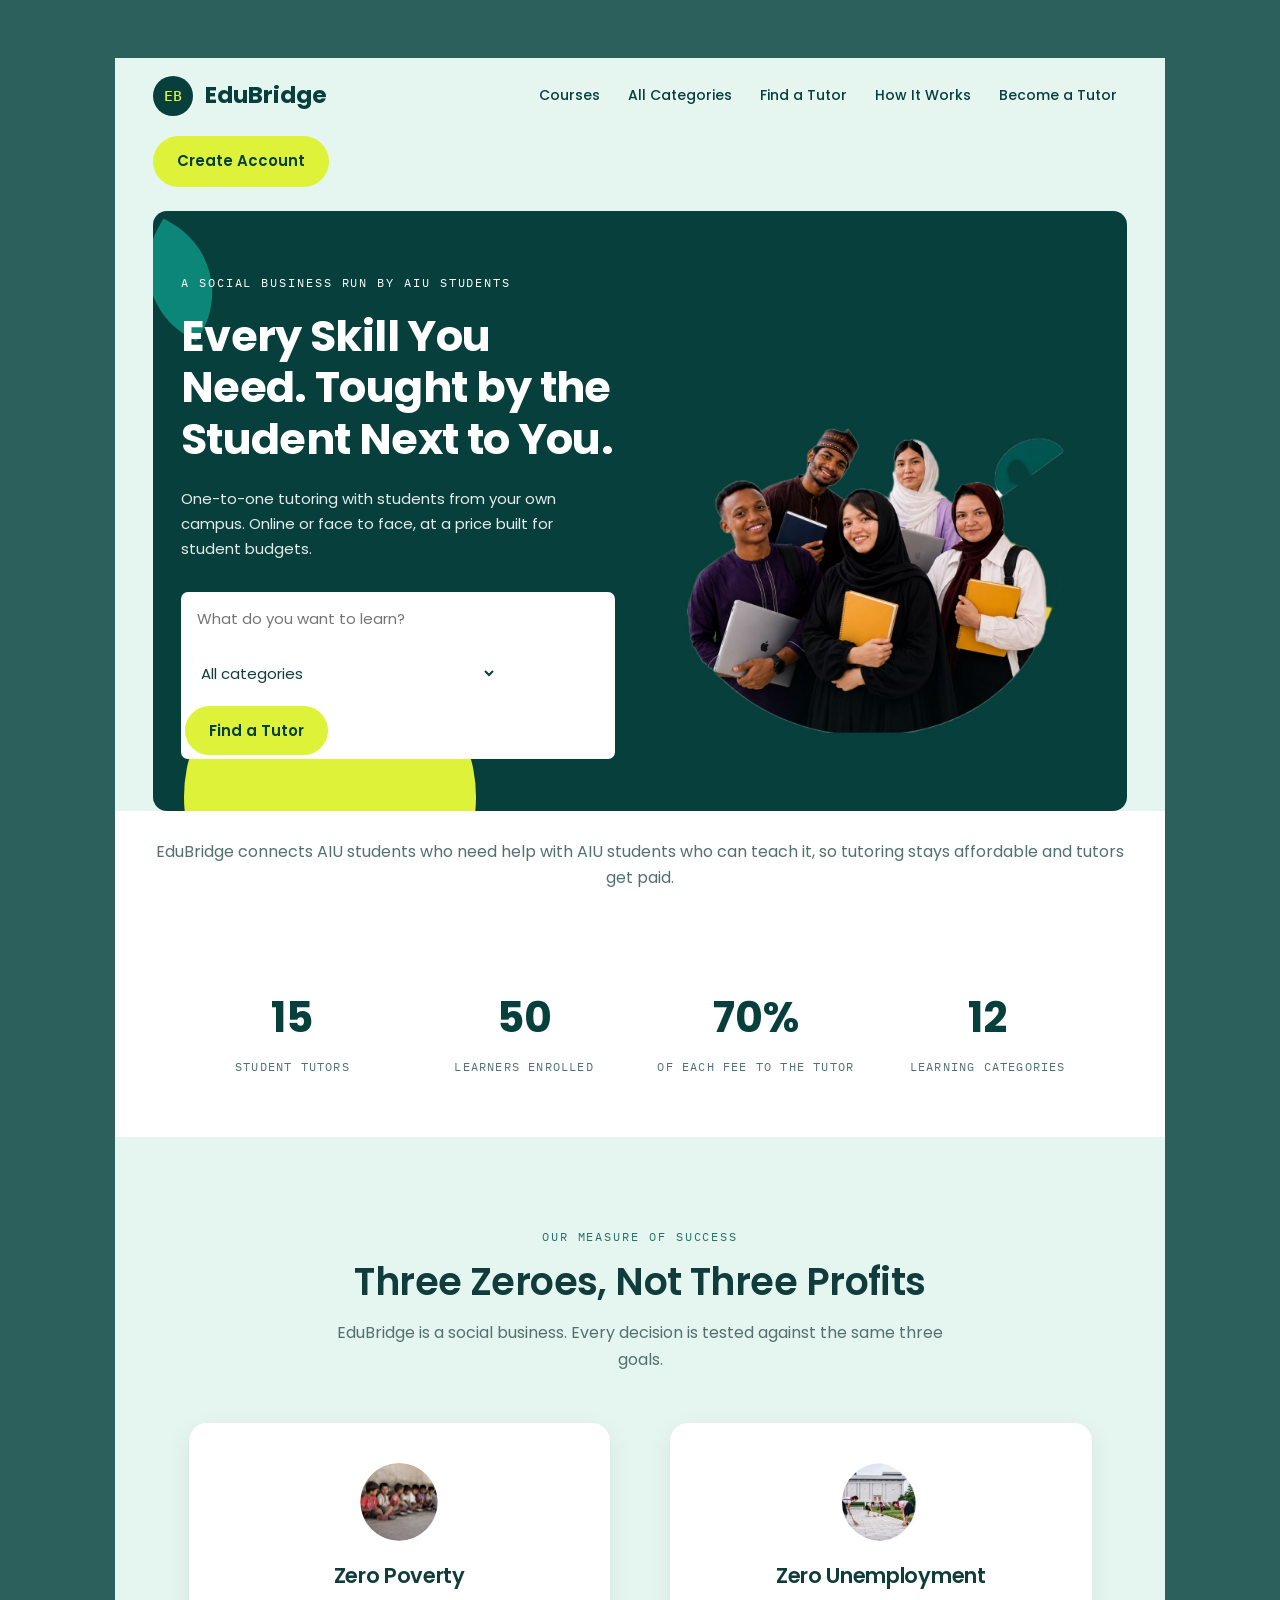
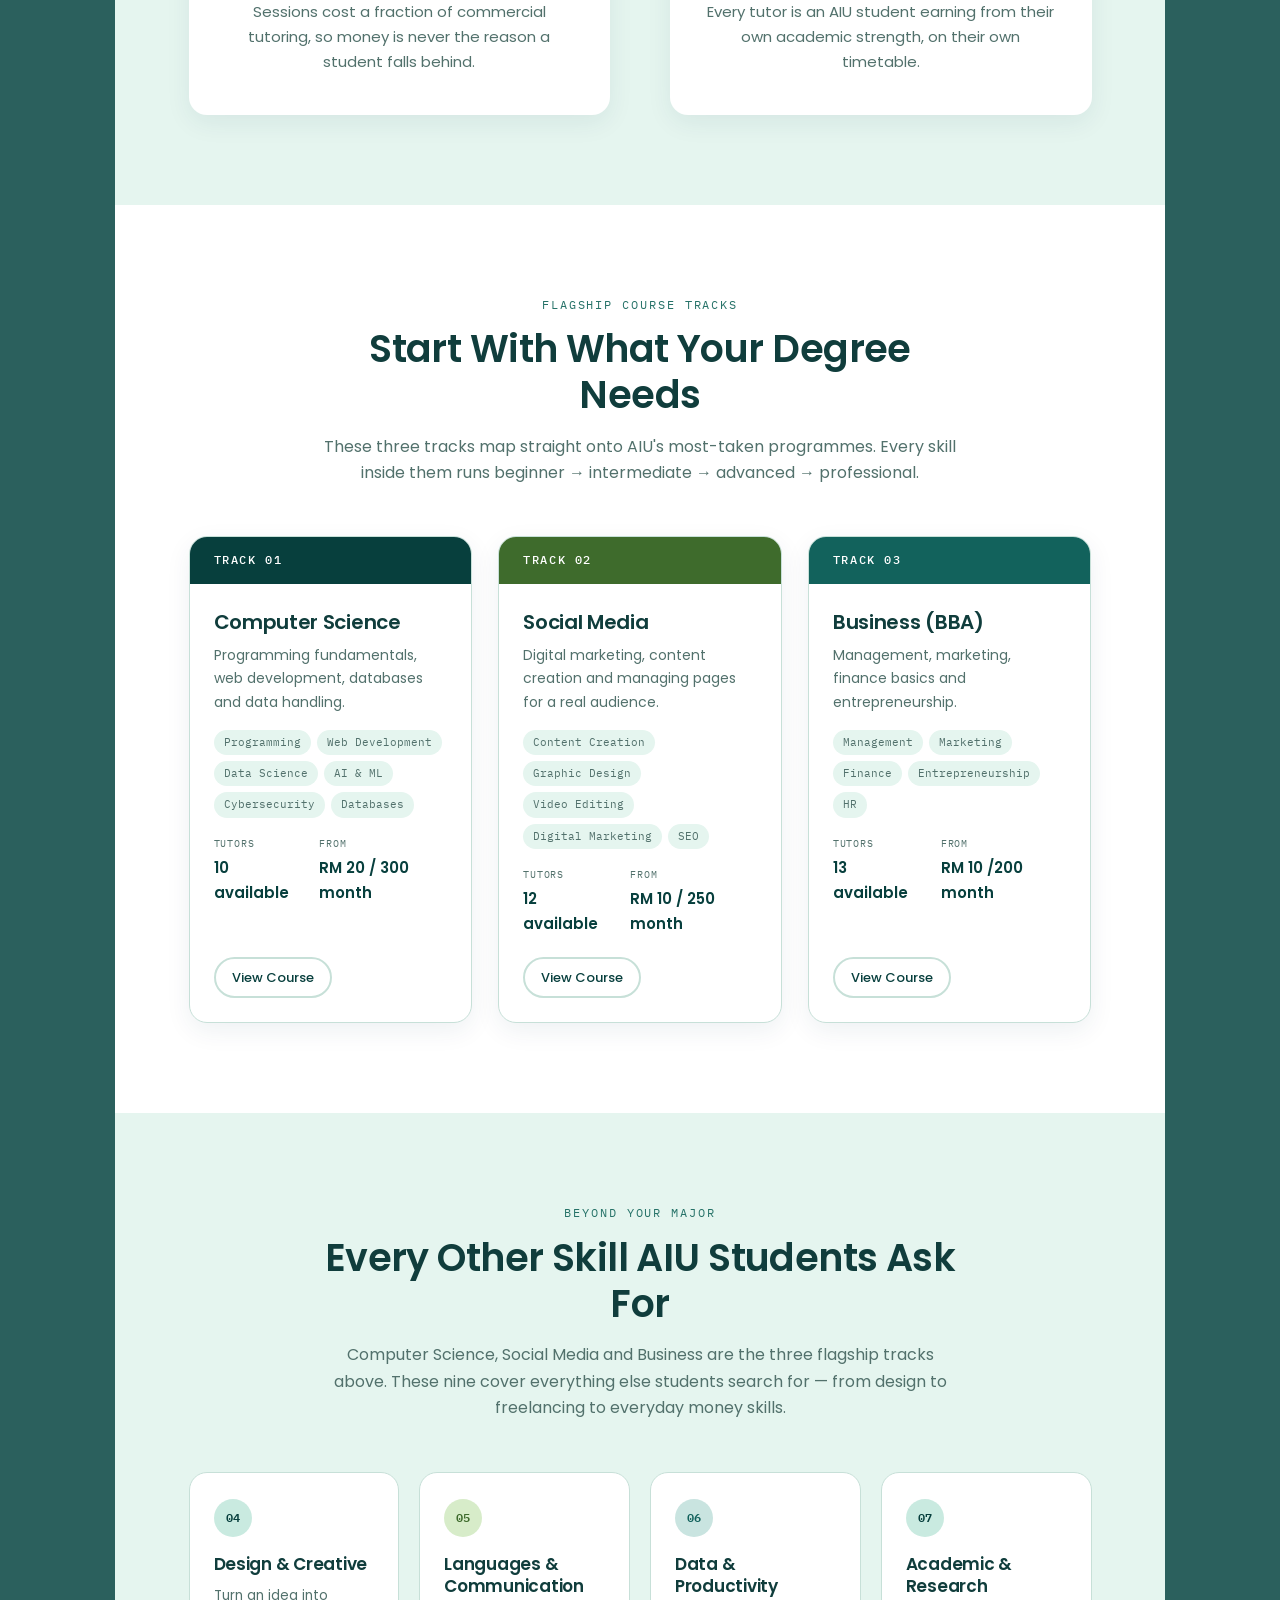
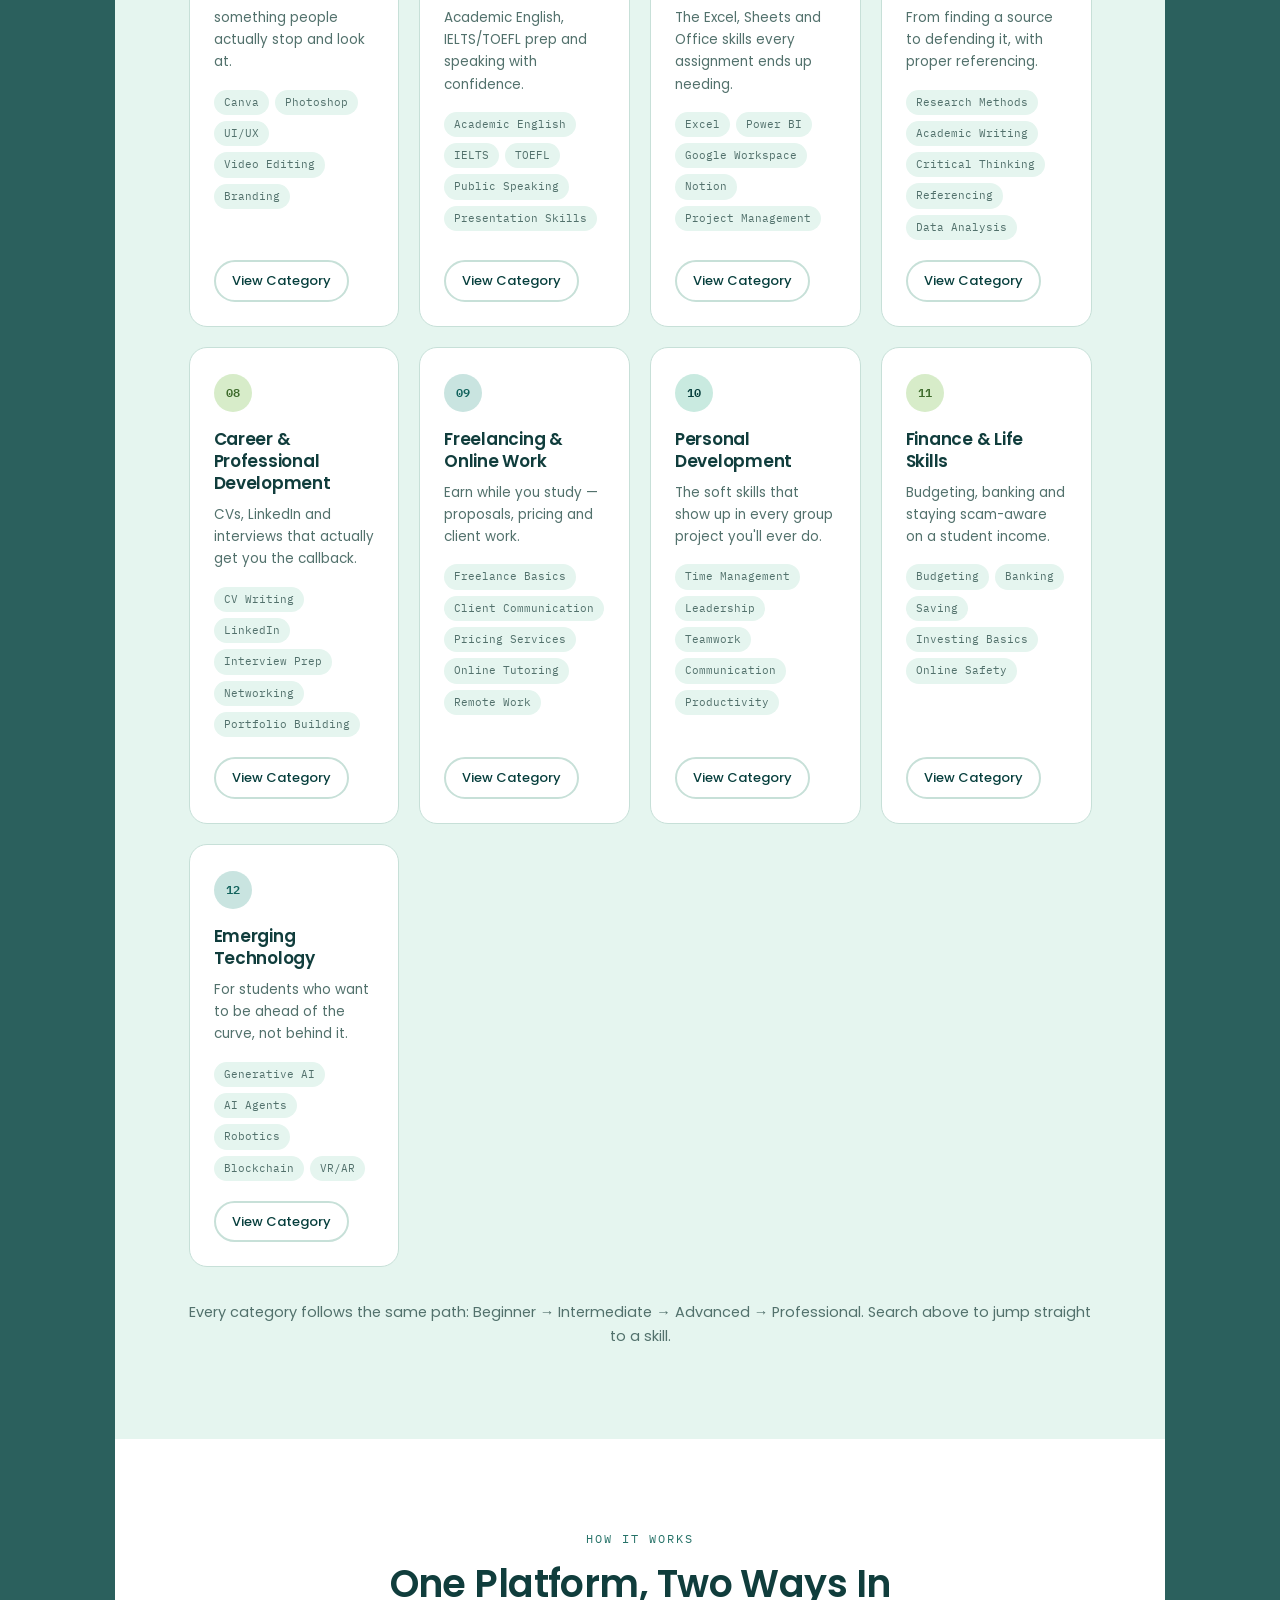
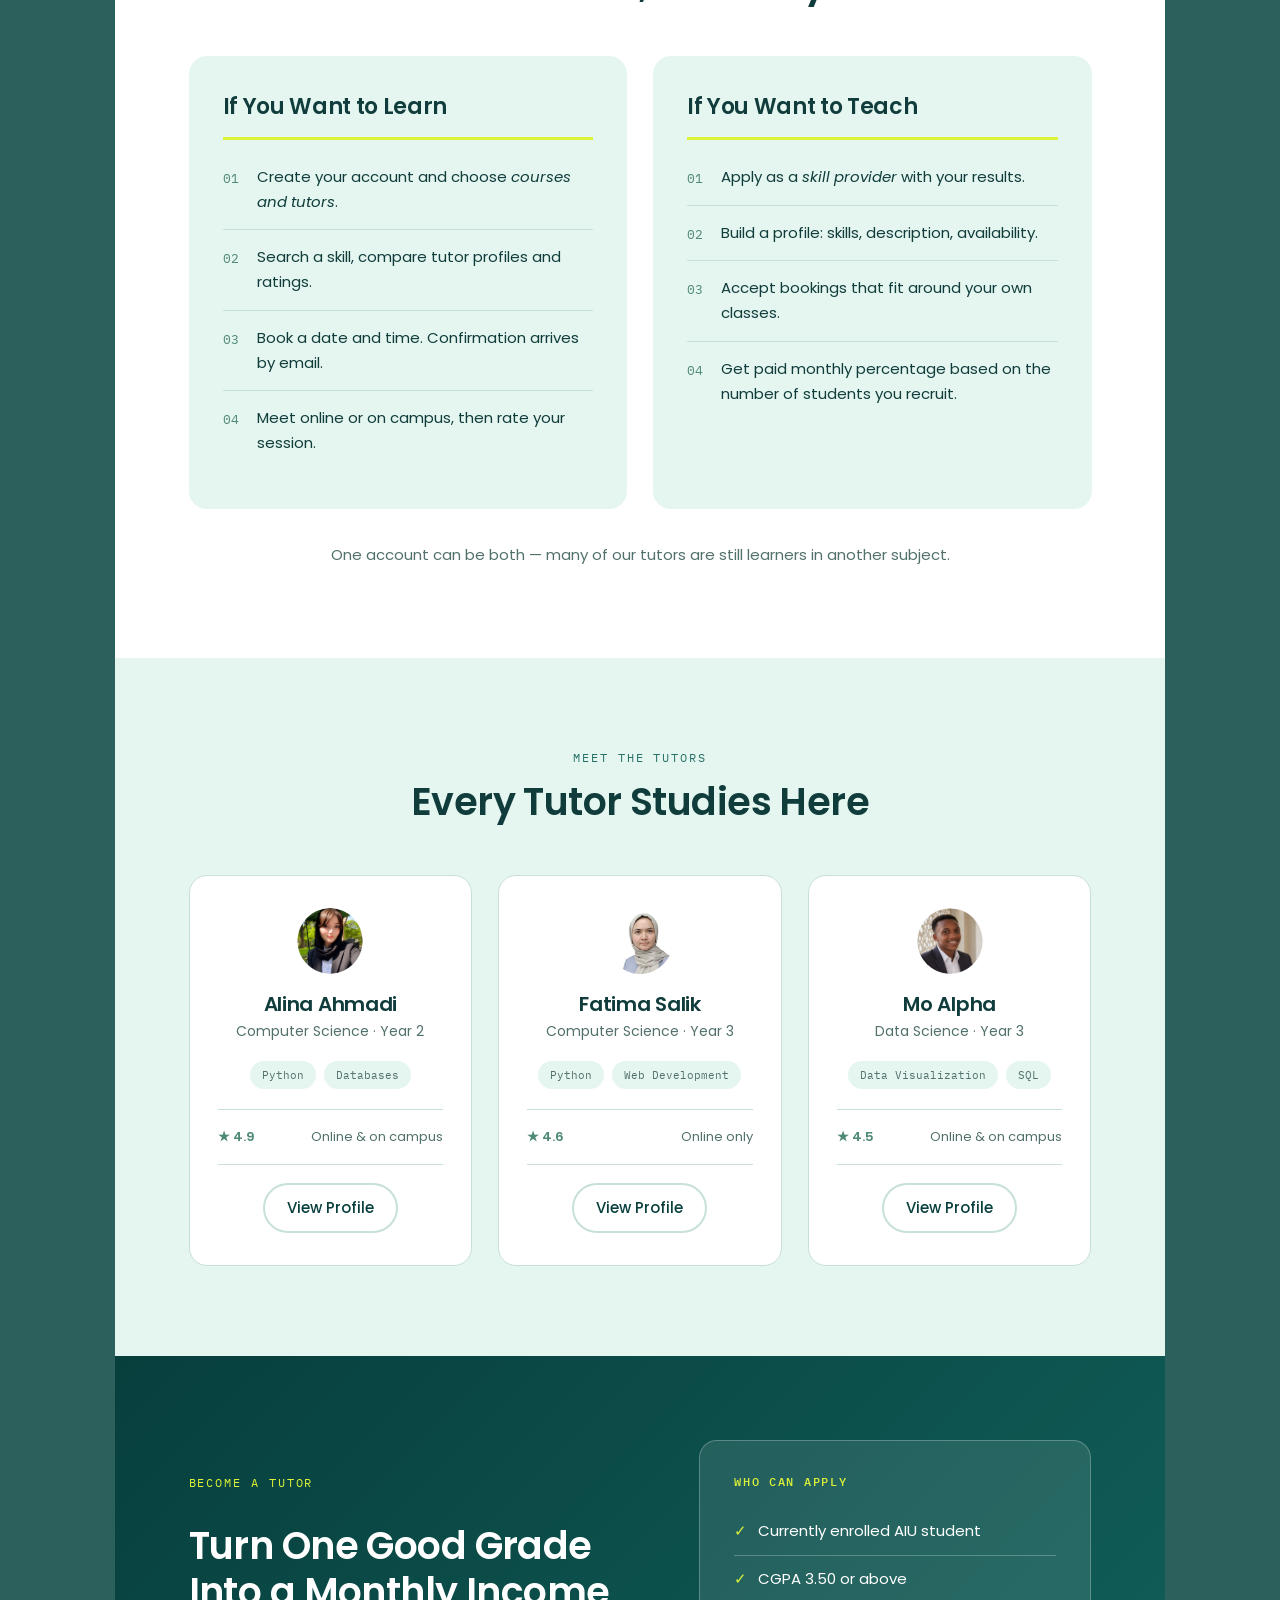
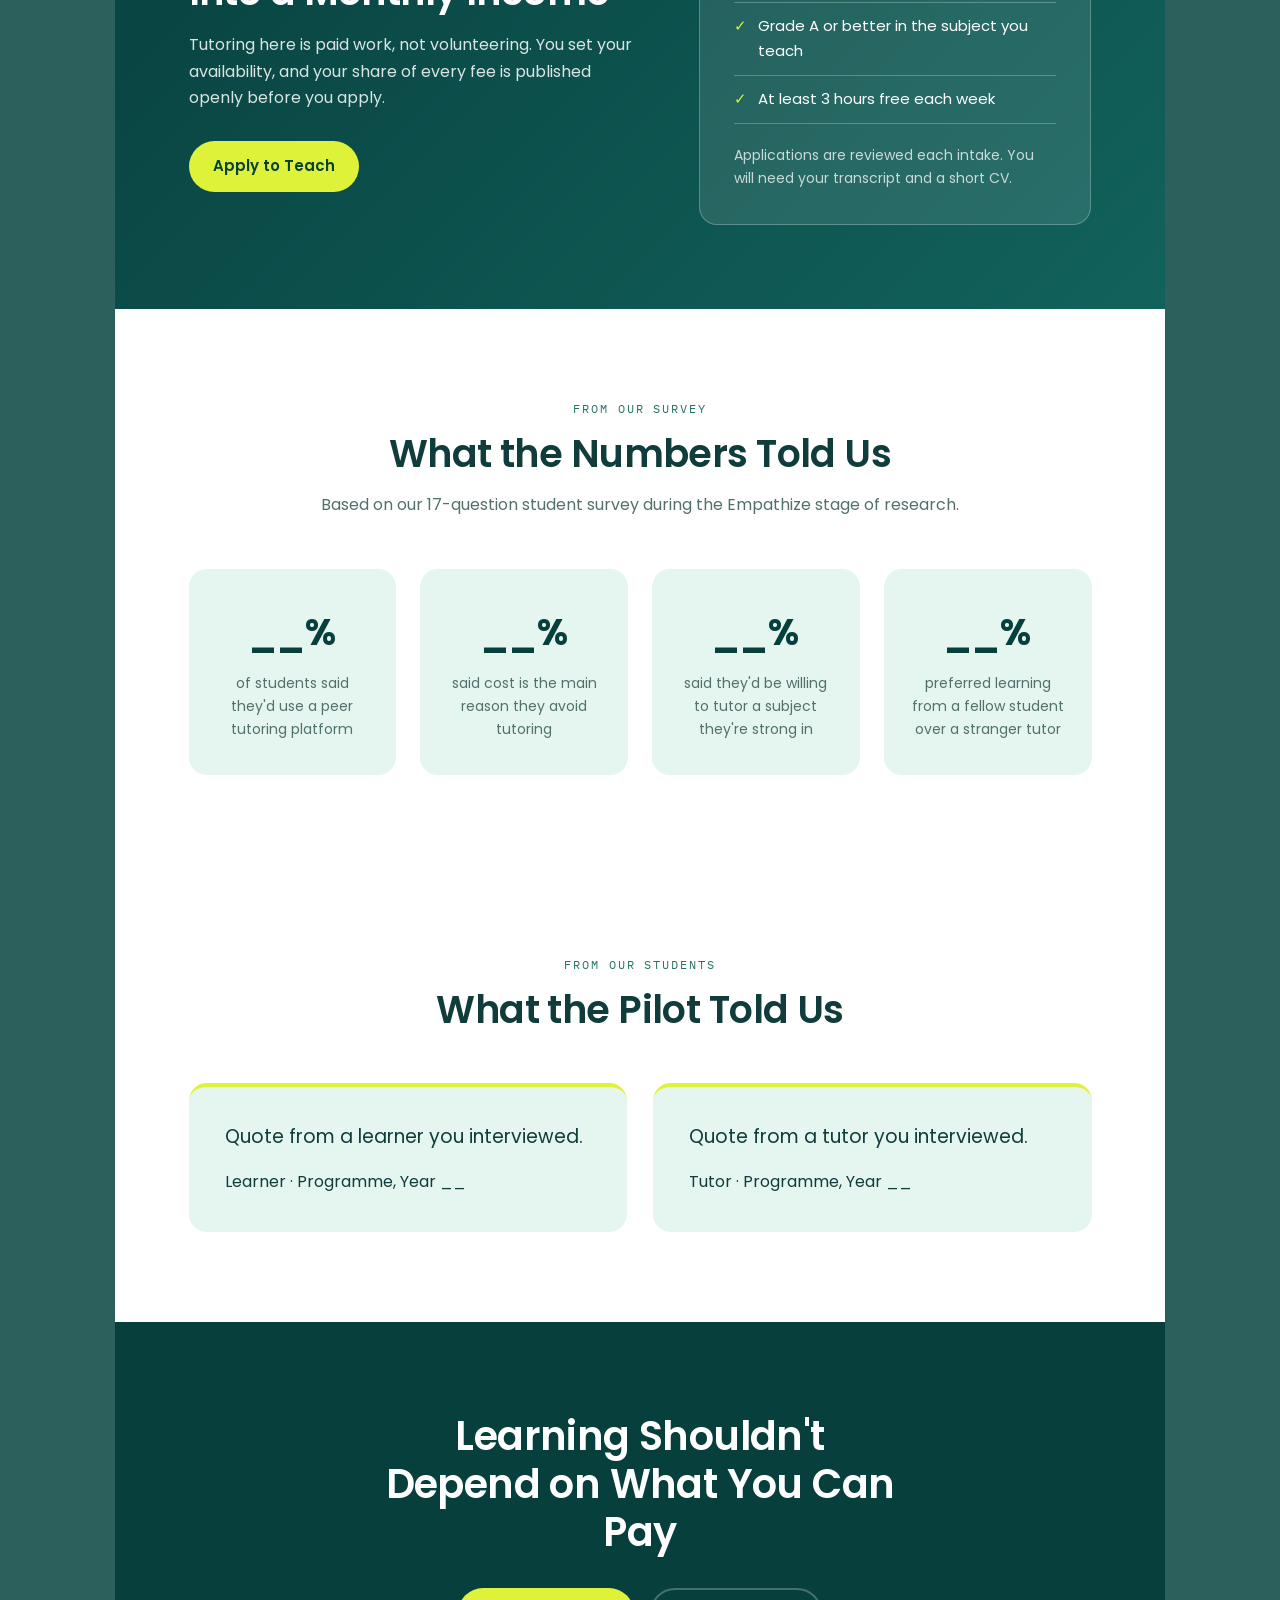
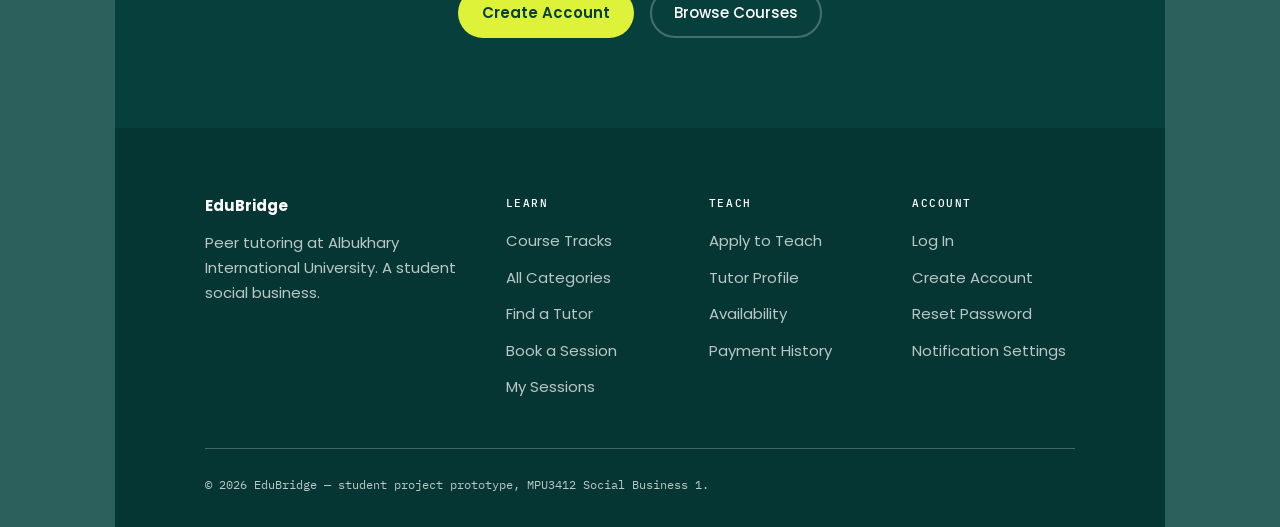
==== commit db12d3df: "Change greeting from 'Hello' to 'Goodbye'" ====
--- a/index.html
+++ b/index.html
@@ -463,7 +463,7 @@
                 </article>
 
                 <article class="tutor-card">
-                    <div class="avatar"><img src="images/Fatima-photo.jpeg" alt="Fatima Salik"></div>
+                    <div class="avatar"><img src="images/Fatima-photo.png" alt="Fatima Salik"></div>
                     <h3>Fatima Salik</h3>
                     <p class="tutor-degree">Computer Science · Year 3</p>
                     <ul class="tags"><li>Python</li><li>Web Development</li></ul>
@@ -652,4 +652,4 @@
 
 </body>
 
-</html>+</html>
